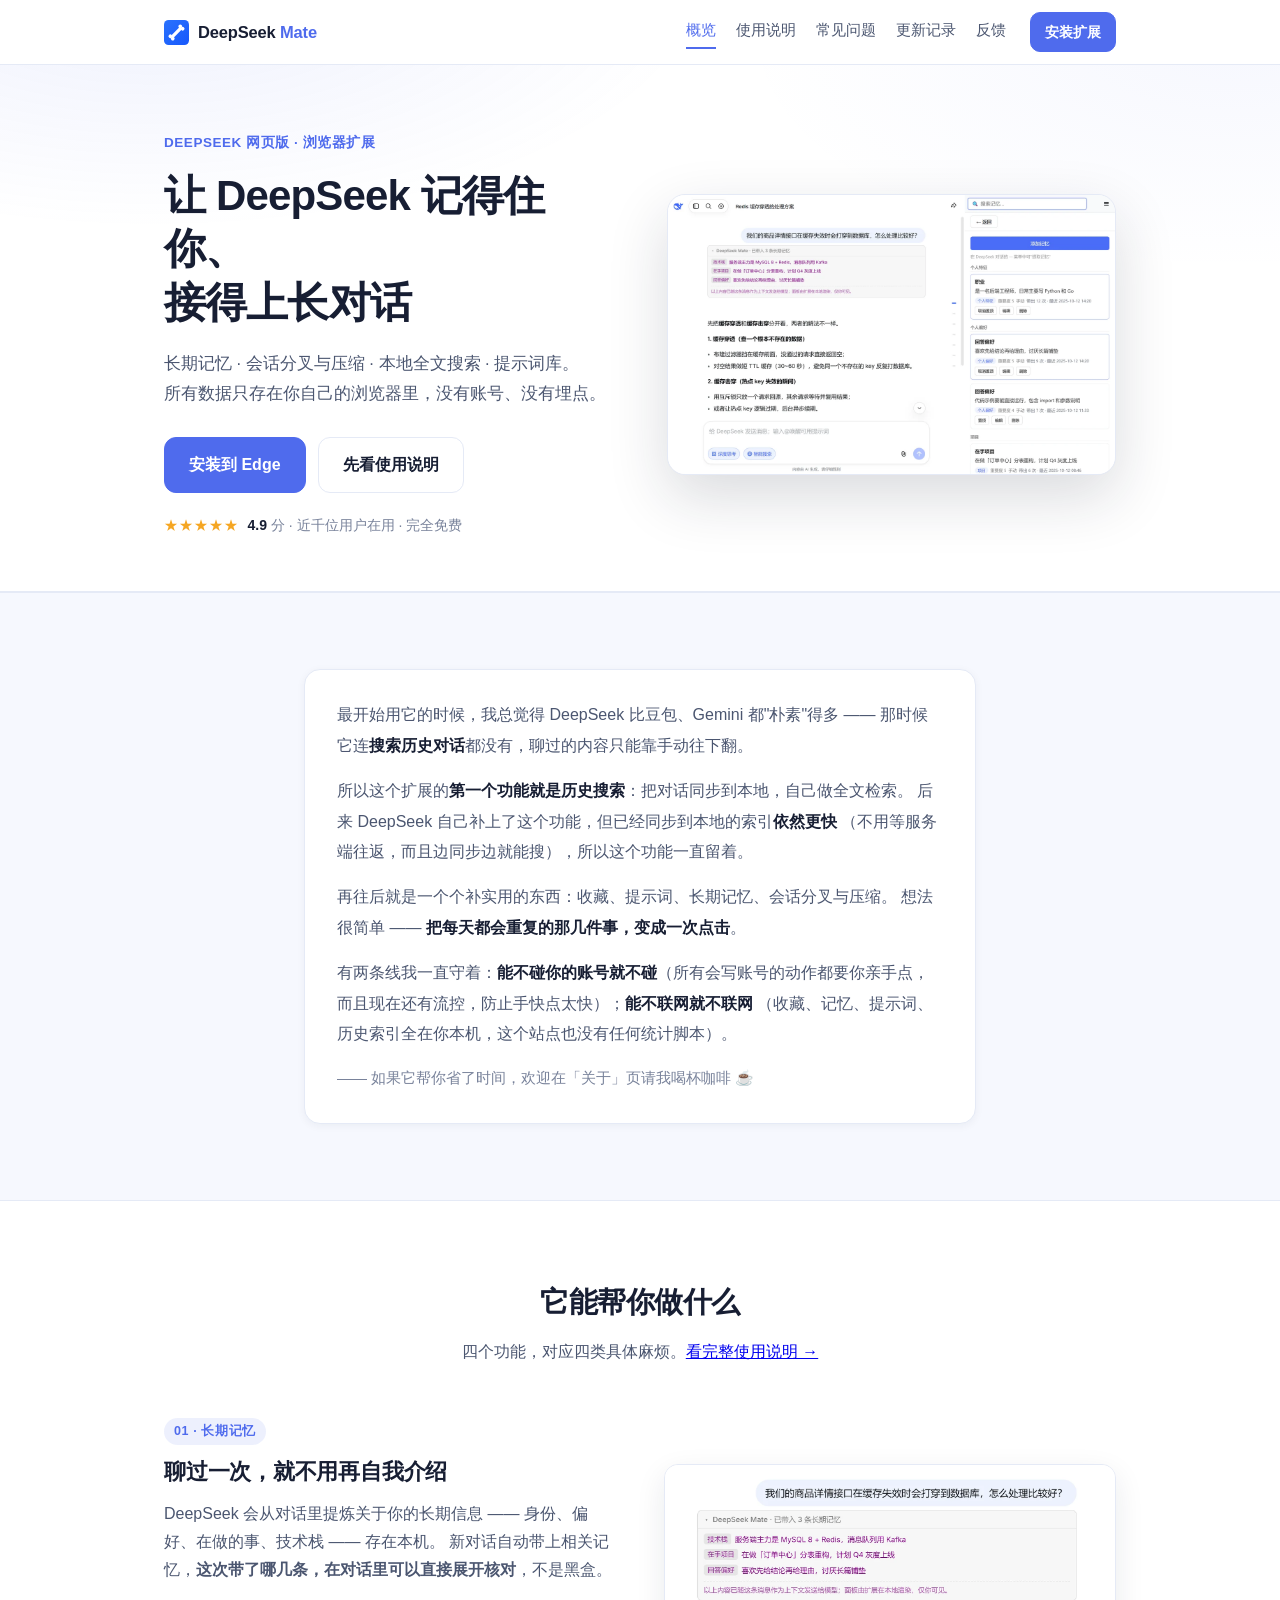
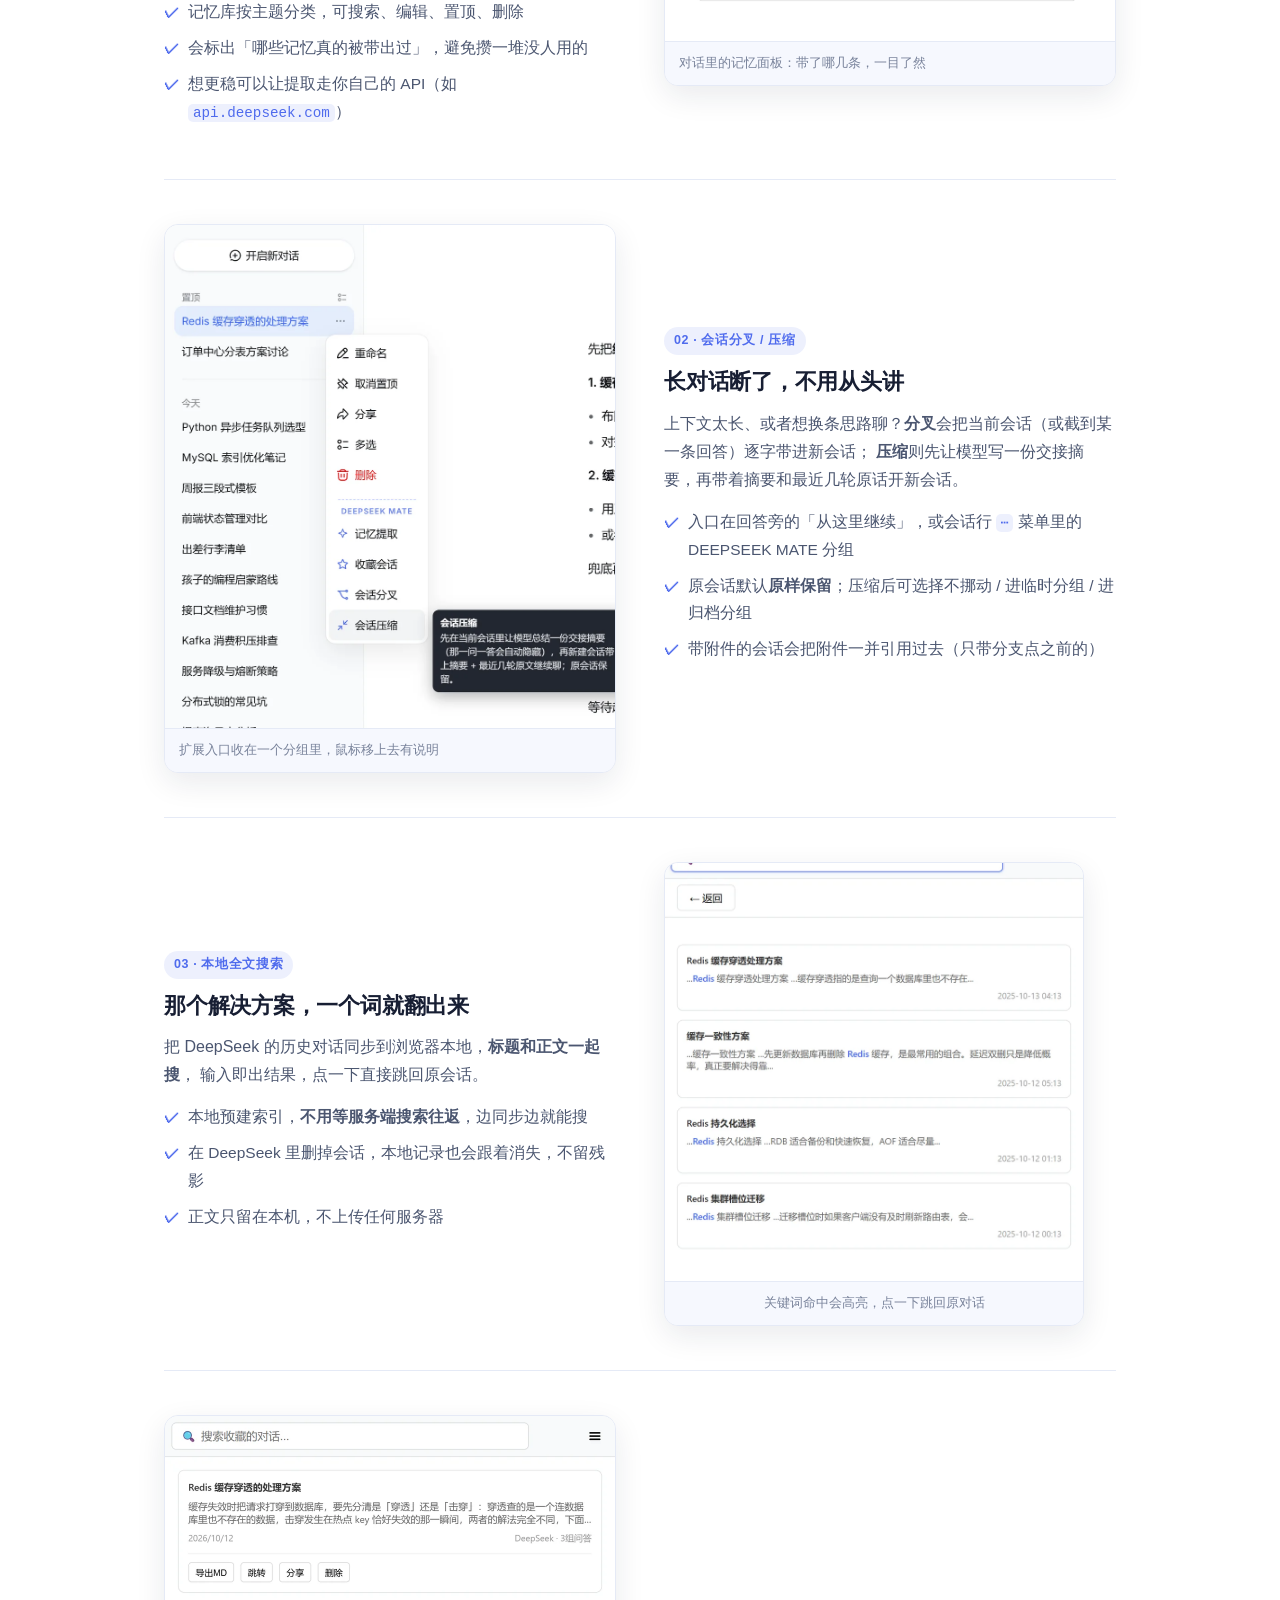
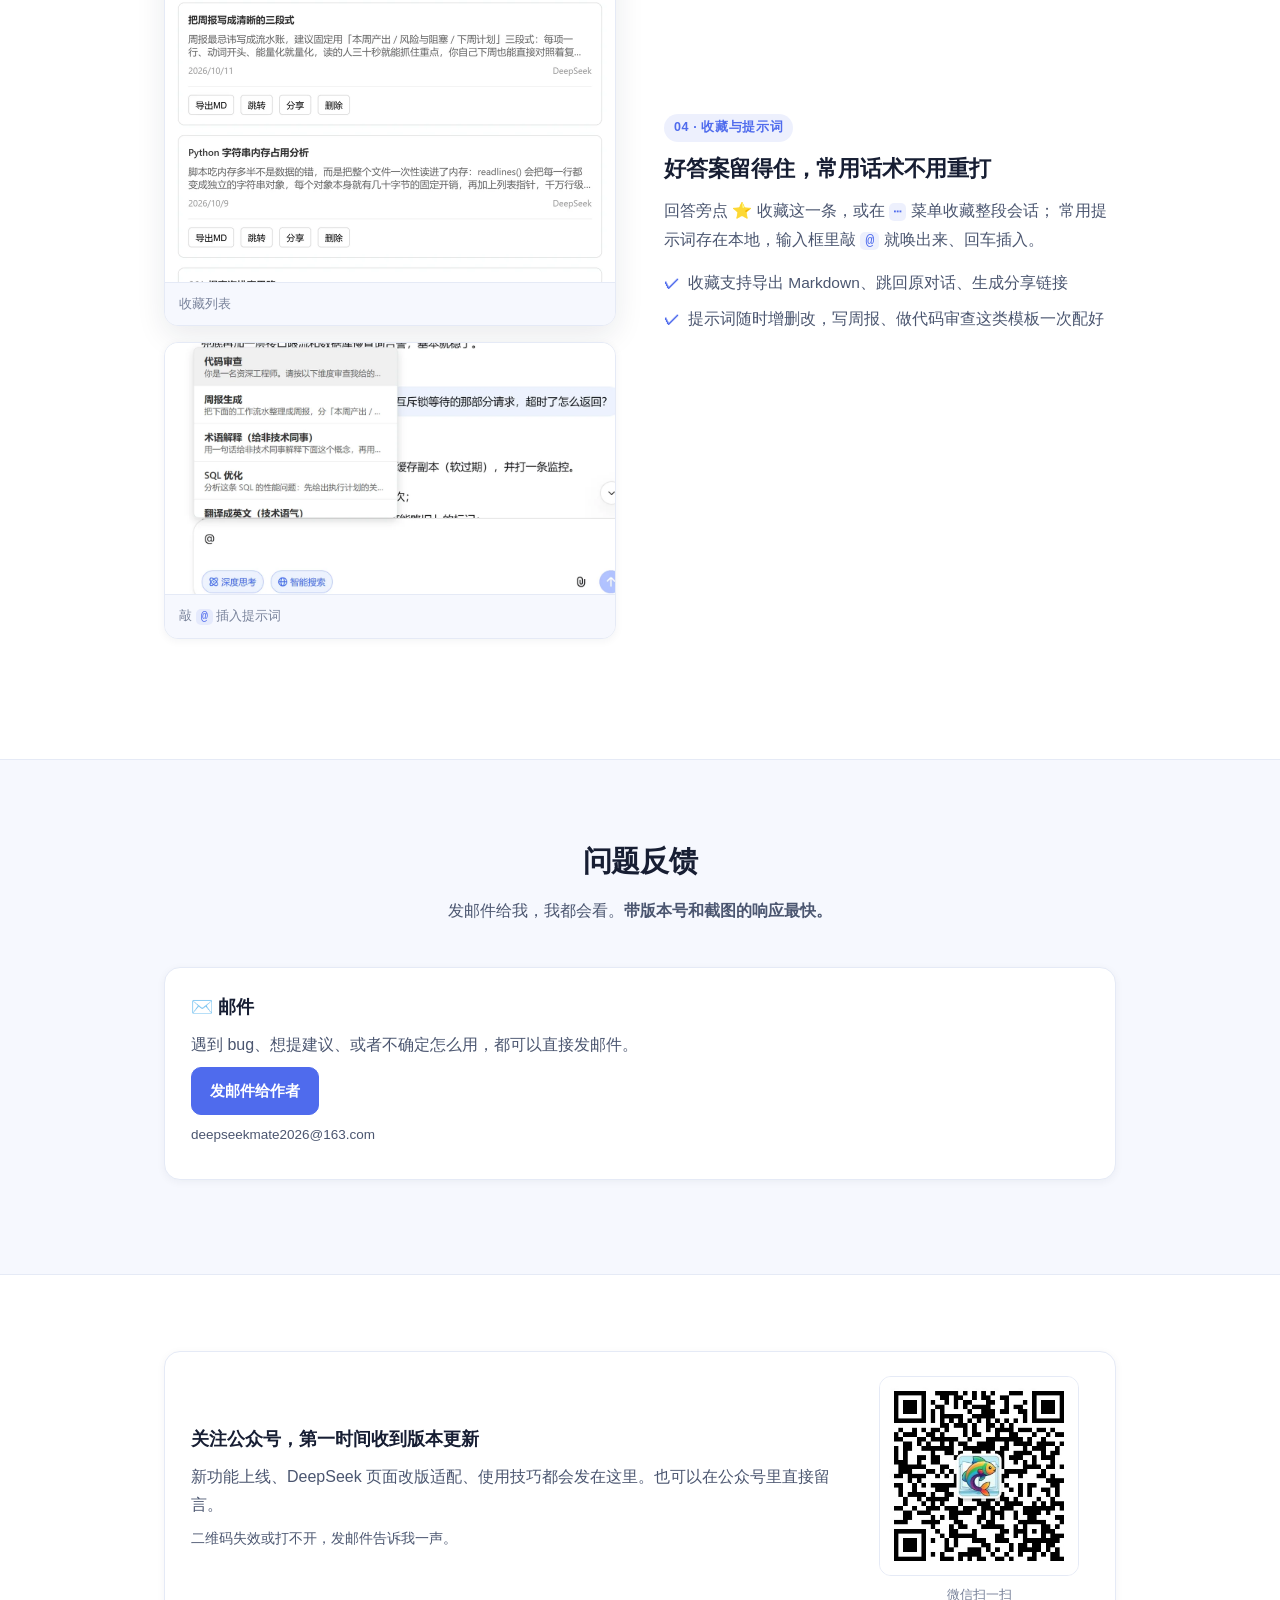
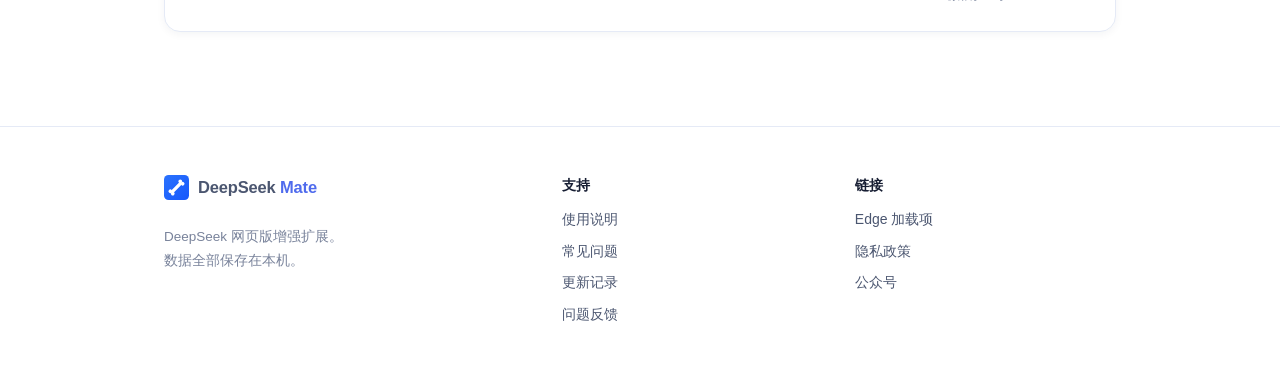
==== index.html @ 33ecd4a7 "简化站点：去掉底部 CTA、反馈清单、开发者抬头 - 去掉「现在装，下一次就不用再自我介绍」CTA 区块（及对应 .cta-band 样式） - 去掉「反馈时顺手带上这四样」清单卡片（及 .tips " ====
<!DOCTYPE html>
<html lang="zh-CN">
<head>
<meta charset="utf-8">
<meta name="viewport" content="width=device-width, initial-scale=1">
<title>DeepSeek Mate — 让 DeepSeek 记得住你、接得上长对话</title>
<meta name="description" content="DeepSeek Mate 是 DeepSeek 网页版的增强扩展：长期记忆、会话分叉与压缩、本地全文搜索、提示词库。数据全部保存在本机。">
<meta property="og:title" content="DeepSeek Mate — DeepSeek 网页版增强扩展">
<meta property="og:description" content="长期记忆 · 会话分叉与压缩 · 本地全文搜索 · 提示词库。数据全部留在本机。">
<meta property="og:image" content="assets/shots/hero.webp">
<link rel="icon" type="image/svg+xml" href="assets/logo.svg">
<link rel="stylesheet" href="style.css">
<!--
  ============================================================
  维护提示
    · 反馈邮箱：deepseekmate2026@163.com（改邮箱时全站一起换）
    · 隐私政策：privacy.html（就放在本站点里）
    · 公众号二维码：assets/wechat-qr.png（同名覆盖即可）
    · 头像：assets/avatar.png（同名覆盖，96×96）
    · 「近千位用户」这类数字：发版时顺手核对
  ============================================================
-->
</head>
<body>

<header class="site-header">
  <div class="wrap header-inner">
    <a class="brand" href="index.html">
      <img class="brand-mark" src="assets/logo.svg" alt="" width="26" height="26" decoding="async">
      <span class="brand-name">DeepSeek <b>Mate</b></span>
    </a>
    <nav class="site-nav">
      <a href="index.html" class="active">概览</a>
      <a href="guide.html">使用说明</a>
      <a href="faq.html">常见问题</a>
      <a href="changelog.html">更新记录</a>
      <a href="#feedback">反馈</a>
    </nav>
    <a class="btn btn--primary btn--sm nav-cta"
       href="https://microsoftedge.microsoft.com/addons/detail/deepseek-mate/obldeakoojcpjagdhpnipjaepcakjmec"
       target="_blank" rel="noopener">安装扩展</a>
  </div>
</header>

<main>

  <!-- ================= Hero ================= -->
  <section class="hero">
    <div class="wrap hero-grid">
      <div class="hero-copy">
        <p class="eyebrow">DeepSeek 网页版 · 浏览器扩展</p>
        <h1>让 DeepSeek 记得住你、<br class="br-desktop">接得上长对话</h1>
        <p class="hero-sub">
          长期记忆 · 会话分叉与压缩 · 本地全文搜索 · 提示词库。<br>
          所有数据只存在你自己的浏览器里，没有账号、没有埋点。
        </p>
        <div class="hero-actions">
          <a class="btn btn--primary btn--lg"
             href="https://microsoftedge.microsoft.com/addons/detail/deepseek-mate/obldeakoojcpjagdhpnipjaepcakjmec"
             target="_blank" rel="noopener">安装到 Edge</a>
          <a class="btn btn--lg" href="guide.html">先看使用说明</a>
        </div>
        <p class="social-proof">
          <span class="stars" aria-hidden="true">★★★★★</span>
          <b>4.9</b> 分 · 近千位用户在用 · 完全免费
        </p>
      </div>
      <div class="hero-shot">
        <img src="assets/shots/hero.webp" width="1280" height="800"
             alt="DeepSeek Mate 的侧边栏与对话内记忆面板" fetchpriority="high">
      </div>
    </div>
  </section>

  <!-- ================= 为什么做（开发者的一封信） ================= -->
  <section id="why" class="section section--alt">
    <div class="wrap narrow">

      <article class="letter">
        <div class="letter-body">
          <p>
            最开始用它的时候，我总觉得 DeepSeek 比豆包、Gemini 都"朴素"得多 ——
            那时候它连<strong>搜索历史对话</strong>都没有，聊过的内容只能靠手动往下翻。
          </p>
          <p>
            所以这个扩展的<strong>第一个功能就是历史搜索</strong>：把对话同步到本地，自己做全文检索。
            后来 DeepSeek 自己补上了这个功能，但已经同步到本地的索引<strong>依然更快</strong>
            （不用等服务端往返，而且边同步边就能搜），所以这个功能一直留着。
          </p>
          <p>
            再往后就是一个个补实用的东西：收藏、提示词、长期记忆、会话分叉与压缩。
            想法很简单 —— <strong>把每天都会重复的那几件事，变成一次点击</strong>。
          </p>
          <p>
            有两条线我一直守着：<strong>能不碰你的账号就不碰</strong>（所有会写账号的动作都要你亲手点，
            而且现在还有流控，防止手快点太快）；<strong>能不联网就不联网</strong>
            （收藏、记忆、提示词、历史索引全在你本机，这个站点也没有任何统计脚本）。
          </p>
          <p class="letter-sign">—— 如果它帮你省了时间，欢迎在「关于」页请我喝杯咖啡 ☕</p>
        </div>
      </article>
    </div>
  </section>

  <!-- ================= 功能 ================= -->
  <section id="features" class="section">
    <div class="wrap">
      <h2 class="section-title center">它能帮你做什么</h2>
      <p class="section-sub center">四个功能，对应四类具体麻烦。<a href="guide.html">看完整使用说明 →</a></p>

      <!-- 1. 记忆 -->
      <div class="feature-row">
        <div class="feature-copy">
          <span class="feature-kicker">01 · 长期记忆</span>
          <h3>聊过一次，就不用再自我介绍</h3>
          <p>
            DeepSeek 会从对话里提炼关于你的长期信息 —— 身份、偏好、在做的事、技术栈 —— 存在本机。
            新对话自动带上相关记忆，<strong>这次带了哪几条，在对话里可以直接展开核对</strong>，不是黑盒。
          </p>
          <ul class="ticks">
            <li>记忆库按主题分类，可搜索、编辑、置顶、删除</li>
            <li>会标出「哪些记忆真的被带出过」，避免攒一堆没人用的</li>
            <li>想更稳可以让提取走你自己的 API（如 <code>api.deepseek.com</code>）</li>
          </ul>
        </div>
        <figure class="shot">
          <img src="assets/shots/memory-panel.webp" width="1400" height="549" loading="lazy"
               alt="对话里显示的「已带入 3 条长期记忆」面板">
          <figcaption>对话里的记忆面板：带了哪几条，一目了然</figcaption>
        </figure>
      </div>

      <!-- 2. 分叉 / 压缩 -->
      <div class="feature-row feature-row--flip">
        <div class="feature-copy">
          <span class="feature-kicker">02 · 会话分叉 / 压缩</span>
          <h3>长对话断了，不用从头讲</h3>
          <p>
            上下文太长、或者想换条思路聊？<strong>分叉</strong>会把当前会话（或截到某一条回答）逐字带进新会话；
            <strong>压缩</strong>则先让模型写一份交接摘要，再带着摘要和最近几轮原话开新会话。
          </p>
          <ul class="ticks">
            <li>入口在回答旁的「从这里继续」，或会话行 <code>⋯</code> 菜单里的 DEEPSEEK MATE 分组</li>
            <li>原会话默认<strong>原样保留</strong>；压缩后可选择不挪动 / 进临时分组 / 进归档分组</li>
            <li>带附件的会话会把附件一并引用过去（只带分支点之前的）</li>
          </ul>
        </div>
        <figure class="shot">
          <img src="assets/shots/menu.webp" width="1000" height="1119" loading="lazy"
               alt="会话行 ⋯ 菜单里的 DEEPSEEK MATE 分组">
          <figcaption>扩展入口收在一个分组里，鼠标移上去有说明</figcaption>
        </figure>
      </div>

      <!-- 3. 本地搜索 -->
      <div class="feature-row">
        <div class="feature-copy">
          <span class="feature-kicker">03 · 本地全文搜索</span>
          <h3>那个解决方案，一个词就翻出来</h3>
          <p>
            把 DeepSeek 的历史对话同步到浏览器本地，<strong>标题和正文一起搜</strong>，
            输入即出结果，点一下直接跳回原会话。
          </p>
          <ul class="ticks">
            <li>本地预建索引，<strong>不用等服务端搜索往返</strong>，边同步边就能搜</li>
            <li>在 DeepSeek 里删掉会话，本地记录也会跟着消失，不留残影</li>
            <li>正文只留在本机，不上传任何服务器</li>
          </ul>
        </div>
        <figure class="shot shot--panel">
          <img src="assets/shots/search.webp" width="900" height="900" loading="lazy"
               alt="侧边栏的历史全文搜索，关键词高亮显示在结果里">
          <figcaption>关键词命中会高亮，点一下跳回原对话</figcaption>
        </figure>
      </div>

      <!-- 4. 收藏 + 提示词 -->
      <div class="feature-row feature-row--flip">
        <div class="feature-copy">
          <span class="feature-kicker">04 · 收藏与提示词</span>
          <h3>好答案留得住，常用话术不用重打</h3>
          <p>
            回答旁点 <strong>⭐</strong> 收藏这一条，或在 <code>⋯</code> 菜单收藏整段会话；
            常用提示词存在本地，输入框里敲 <code>@</code> 就唤出来、回车插入。
          </p>
          <ul class="ticks">
            <li>收藏支持导出 Markdown、跳回原对话、生成分享链接</li>
            <li>提示词随时增删改，写周报、做代码审查这类模板一次配好</li>
          </ul>
        </div>
        <div class="shot-pair">
          <figure class="shot">
            <img src="assets/shots/favorites.webp" width="900" height="932" loading="lazy"
                 alt="侧边栏的收藏列表">
            <figcaption>收藏列表</figcaption>
          </figure>
          <figure class="shot">
            <img src="assets/shots/composer-at.webp" width="1200" height="668" loading="lazy"
                 alt="在输入框敲 @ 唤出提示词浮层">
            <figcaption>敲 <code>@</code> 插入提示词</figcaption>
          </figure>
        </div>
      </div>
    </div>
  </section>

  <!-- ================= 反馈 ================= -->
  <section id="feedback" class="section section--alt">
    <div class="wrap">
      <h2 class="section-title center">问题反馈</h2>
      <p class="section-sub center">发邮件给我，我都会看。<strong>带版本号和截图的响应最快。</strong></p>

      <article class="card">
        <h3>✉️ 邮件</h3>
        <p>遇到 bug、想提建议、或者不确定怎么用，都可以直接发邮件。</p>
        <p><a class="btn btn--primary"
              href="mailto:deepseekmate2026@163.com?subject=%5BDeepSeek%20Mate%5D%20%E9%97%AE%E9%A2%98%E5%8F%8D%E9%A6%88">发邮件给作者</a></p>
        <p class="muted">deepseekmate2026@163.com</p>
      </article>
    </div>
  </section>

  <!-- ================= 公众号 ================= -->
  <section id="wechat" class="section">
    <div class="wrap">
      <div class="card wechat">
        <div>
          <h3>关注公众号，第一时间收到版本更新</h3>
          <p>新功能上线、DeepSeek 页面改版适配、使用技巧都会发在这里。也可以在公众号里直接留言。</p>
          <p class="muted">二维码失效或打不开，发邮件告诉我一声。</p>
        </div>
        <figure class="qr">
          <img src="assets/wechat-qr.png" alt="公众号二维码" width="200" height="200">
          <figcaption>微信扫一扫</figcaption>
        </figure>
      </div>
    </div>
  </section>

</main>

<footer class="site-footer">
  <div class="wrap">
    <div class="footer-cols">
      <div>
        <a class="brand" href="index.html">
          <img class="brand-mark" src="assets/logo.svg" alt="" width="26" height="26" decoding="async">
          <span class="brand-name">DeepSeek <b>Mate</b></span>
        </a>
        <p class="muted">DeepSeek 网页版增强扩展。<br>数据全部保存在本机。</p>
      </div>
      <div>
        <h4>支持</h4>
        <ul>
          <li><a href="guide.html">使用说明</a></li>
          <li><a href="faq.html">常见问题</a></li>
          <li><a href="changelog.html">更新记录</a></li>
          <li><a href="index.html#feedback">问题反馈</a></li>
        </ul>
      </div>
      <div>
        <h4>链接</h4>
        <ul>
          <li><a href="https://microsoftedge.microsoft.com/addons/detail/deepseek-mate/obldeakoojcpjagdhpnipjaepcakjmec" target="_blank" rel="noopener">Edge 加载项</a></li>
          <li><a href="privacy.html">隐私政策</a></li>
          <li><a href="index.html#wechat">公众号</a></li>
        </ul>
      </div>
    </div>

  </div>
</footer>

</body>
</html>
---- style.css ----
/* ==========================================================================
   DeepSeek Mate · 帮助与使用说明页
   · 纯静态：不引外部字体 / CDN / 统计脚本
   · 品牌色与扩展一致：#4F6BED
   ========================================================================== */

:root {
  --brand: #4F6BED;
  --brand-dark: #3A55D9;
  --brand-soft: rgba(79, 107, 237, .10);
  --brand-softer: rgba(79, 107, 237, .05);
  --ink: #171E33;
  --ink-2: #4B5670;
  --ink-3: #79839B;
  --bg: #FFFFFF;
  --bg-2: #F6F8FE;
  --line: #E5EAF6;
  --card: #FFFFFF;
  --shadow-sm: 0 2px 8px rgba(23, 30, 51, .05);
  --shadow: 0 10px 30px rgba(23, 30, 51, .09);
  --shadow-lg: 0 22px 60px rgba(23, 30, 51, .16);
  --radius: 16px;
  --maxw: 1000px;
  --maxw-narrow: 720px;
}

@media (prefers-color-scheme: dark) {
  :root {
    --ink: #E9EDF9;
    --ink-2: #B0BAD2;
    --ink-3: #838FAC;
    --bg: #0F131C;
    --bg-2: #141926;
    --line: #242B3B;
    --card: #171D2A;
    --brand-soft: rgba(108, 138, 255, .16);
    --brand-softer: rgba(108, 138, 255, .08);
    --shadow-sm: 0 2px 8px rgba(0, 0, 0, .3);
    --shadow: 0 10px 30px rgba(0, 0, 0, .35);
    --shadow-lg: 0 22px 60px rgba(0, 0, 0, .5);
  }
}

* { box-sizing: border-box; }
html { scroll-behavior: smooth; scroll-padding-top: 76px; }

body {
  margin: 0;
  background: var(--bg);
  color: var(--ink);
  font: 16px/1.75 -apple-system, BlinkMacSystemFont, "Segoe UI", "PingFang SC",
        "Hiragino Sans GB", "Microsoft YaHei", sans-serif;
  -webkit-font-smoothing: antialiased;
}

img { max-width: 100%; }

.wrap { max-width: var(--maxw); margin: 0 auto; padding: 0 24px; }
.wrap.narrow { max-width: var(--maxw-narrow); }

/* ---------- header ---------- */
.site-header {
  position: sticky; top: 0; z-index: 30;
  background: color-mix(in srgb, var(--bg) 86%, transparent);
  backdrop-filter: saturate(1.3) blur(12px);
  border-bottom: 1px solid var(--line);
}

.header-inner {
  display: flex; align-items: center; gap: 20px;
  height: 64px;
}

.brand {
  display: inline-flex; align-items: center; gap: 9px;
  color: var(--ink); text-decoration: none;
  font-weight: 700; font-size: 16.5px; letter-spacing: -.01em;
  white-space: nowrap;
}

.brand b { color: var(--brand); }

.brand-mark { width: 25px; height: 25px; color: var(--brand); flex: 0 0 auto; }

.site-nav { display: flex; gap: 20px; margin-left: auto; font-size: 14.5px; }

.site-nav a {
  color: var(--ink-2); text-decoration: none; padding: 3px 0;
  border-bottom: 2px solid transparent; transition: color .15s, border-color .15s;
}

.site-nav a:hover { color: var(--brand); border-bottom-color: var(--brand); }

.nav-cta { margin-left: 4px; }

/* ---------- buttons ---------- */
.btn {
  display: inline-flex; align-items: center; justify-content: center; gap: 6px;
  padding: 10px 18px; border-radius: 10px;
  border: 1px solid var(--line); background: var(--card); color: var(--ink);
  text-decoration: none; font-size: 15px; font-weight: 600;
  transition: transform .06s ease, border-color .15s, background .15s, color .15s;
  white-space: nowrap;
}

.btn:hover { border-color: var(--brand); color: var(--brand); }
.btn:active { transform: translateY(1px); }

.btn--primary { background: var(--brand); border-color: var(--brand); color: #fff; }
.btn--primary:hover { background: var(--brand-dark); border-color: var(--brand-dark); color: #fff; }

.btn--sm { padding: 7px 14px; font-size: 14px; }
.btn--lg { padding: 13px 24px; font-size: 16px; border-radius: 12px; }

/* ---------- hero ---------- */
.hero {
  padding: 66px 0 54px;
  background:
    radial-gradient(820px 380px at 12% -18%, var(--brand-soft), transparent 68%),
    radial-gradient(700px 340px at 96% -6%, var(--brand-softer), transparent 70%);
  border-bottom: 1px solid var(--line);
}

.hero-grid {
  display: grid;
  grid-template-columns: minmax(0, 1.02fr) minmax(0, 1fr);
  gap: 46px;
  align-items: center;
}

.eyebrow {
  margin: 0 0 14px;
  font-size: 13.5px; font-weight: 700; letter-spacing: .04em;
  color: var(--brand);
  text-transform: uppercase;
}

.hero h1 {
  margin: 0 0 18px;
  font-size: clamp(28px, 3.6vw, 42px);
  line-height: 1.28;
  letter-spacing: -.02em;
}

.hero-sub {
  margin: 0 0 28px;
  color: var(--ink-2);
  font-size: 16.5px;
  line-height: 1.85;
}

.hero-actions { display: flex; flex-wrap: wrap; gap: 12px; }

.social-proof {
  margin: 20px 0 0;
  font-size: 14px;
  color: var(--ink-3);
}

.social-proof b { color: var(--ink); }

.stars { color: #F5A623; letter-spacing: .08em; margin-right: 4px; }

.hero-shot img {
  display: block; width: 100%; height: auto;
  border-radius: 18px;
  border: 1px solid var(--line);
  box-shadow: var(--shadow-lg);
  background: #fff;
}

/* ---------- sections ---------- */
.section { padding: 76px 0; }
.section--alt { background: var(--bg-2); border-top: 1px solid var(--line); border-bottom: 1px solid var(--line); }

.section-title { margin: 0 0 10px; font-size: clamp(22px, 2.6vw, 29px); letter-spacing: -.015em; }
.section-title.center { text-align: center; }

.section-sub { margin: 0 0 42px; color: var(--ink-2); }
.section-sub.center { text-align: center; }

/* ---------- 开发者的一封信 ---------- */
.letter {
  background: var(--card);
  border: 1px solid var(--line);
  border-radius: var(--radius);
  padding: 30px 32px;
  box-shadow: var(--shadow-sm);
}

.letter-head {
  display: flex; align-items: center; gap: 14px;
  padding-bottom: 18px; margin-bottom: 18px;
  border-bottom: 1px dashed var(--line);
}

.avatar-wrap { position: relative; width: 48px; height: 48px; flex: 0 0 auto; }

.avatar {
  width: 48px; height: 48px; border-radius: 50%;
  object-fit: cover;
  border: 1px solid var(--line);
  background: var(--bg-2);
}

.avatar--fallback {
  display: none; place-items: center;
  background: var(--brand); color: #fff; font-weight: 800; font-size: 20px;
  border: none;
}

.avatar-wrap.no-img .avatar--fallback { display: grid; }

.letter-head strong { display: block; font-size: 15.5px; }
.letter-head .muted { font-size: 13px; }

.letter-body p { margin: 0 0 15px; color: var(--ink-2); font-size: 16px; line-height: 1.9; }
.letter-body p:last-child { margin-bottom: 0; }
.letter-body strong { color: var(--ink); }

.letter-sign { color: var(--ink-3) !important; font-size: 15px !important; }

/* ---------- 功能交替图文 ---------- */
.feature-row {
  display: grid;
  grid-template-columns: minmax(0, 1fr) minmax(0, 1fr);
  gap: 48px;
  align-items: center;
  padding: 44px 0;
  border-top: 1px solid var(--line);
}

.feature-row:first-of-type { border-top: none; padding-top: 8px; }

.feature-row--flip .feature-copy { order: 2; }
.feature-row--flip .shot,
.feature-row--flip .shot-pair { order: 1; }

.feature-kicker {
  display: inline-block;
  font-size: 12.5px; font-weight: 800; letter-spacing: .05em;
  color: var(--brand);
  background: var(--brand-soft);
  padding: 3px 10px; border-radius: 999px;
  margin-bottom: 12px;
}

.feature-copy h3 { margin: 0 0 12px; font-size: 22px; line-height: 1.4; letter-spacing: -.01em; }
.feature-copy p { margin: 0 0 14px; color: var(--ink-2); }

.ticks { margin: 14px 0 0; padding: 0; list-style: none; }
.ticks li { position: relative; padding-left: 24px; margin: 9px 0; color: var(--ink-2); font-size: 15.5px; }
.ticks li::before {
  content: "✓"; position: absolute; left: 0; top: 0;
  color: var(--brand); font-weight: 800;
}

/* ---------- 截图卡片 ---------- */
.shot {
  margin: 0;
  background: var(--card);
  border: 1px solid var(--line);
  border-radius: 14px;
  overflow: hidden;
  box-shadow: var(--shadow);
}

.shot img { display: block; width: 100%; height: auto; }

.shot figcaption {
  padding: 10px 14px;
  font-size: 13px;
  color: var(--ink-3);
  border-top: 1px solid var(--line);
  background: var(--bg-2);
}

/* 侧边栏这种窄截图，限制宽度别被拉得过大 */
.shot--panel { max-width: 420px; }
.shot--panel figcaption { text-align: center; }

.shot-pair { display: grid; gap: 16px; }
.shot-pair .shot:last-child { box-shadow: var(--shadow-sm); }

/* ---------- 使用说明 ---------- */
.steps { list-style: none; margin: 0; padding: 0; counter-reset: step; }

.step {
  display: grid;
  grid-template-columns: 46px minmax(0, 1fr);
  gap: 20px;
  padding: 26px 0;
  border-top: 1px solid var(--line);
}

.step:first-child { border-top: none; }

.step-num {
  width: 40px; height: 40px; border-radius: 50%;
  display: grid; place-items: center;
  background: var(--brand); color: #fff;
  font-weight: 800; font-size: 16px;
  box-shadow: 0 4px 12px rgba(79, 107, 237, .3);
}

.step-body h3 { margin: 2px 0 8px; font-size: 19px; }
.step-body p { margin: 0 0 14px; color: var(--ink-2); }
.step-body .shot { margin: 16px 0 4px; }
.step-body .shot--panel { max-width: 400px; }

.callout {
  background: var(--brand-softer);
  border-left: 3px solid var(--brand);
  border-radius: 0 10px 10px 0;
  padding: 14px 16px;
  font-size: 15px;
  color: var(--ink-2) !important;
}

/* 推荐块（比普通 callout 更醒目一点） */
.callout--rec {
  background: var(--brand-soft);
  border: 1px solid color-mix(in srgb, var(--brand) 26%, var(--line));
  border-left: 3px solid var(--brand);
  border-radius: 0 12px 12px 0;
  margin: 18px 0 14px;
}

.callout--rec > strong {
  display: block;
  margin-bottom: 6px;
  color: var(--ink);
  font-size: 15.5px;
}

.callout--rec p { margin: 6px 0 10px; }

.callout--rec .ticks { margin: 0; }
.callout--rec .ticks li { font-size: 14.5px; margin: 6px 0; }

/* ---------- 通用卡片 ---------- */
.card {
  background: var(--card);
  border: 1px solid var(--line);
  border-radius: var(--radius);
  padding: 24px 26px;
  margin-bottom: 18px;
  box-shadow: var(--shadow-sm);
}

.card h3 { margin: 0 0 8px; font-size: 18px; }
.card p { margin: 8px 0; color: var(--ink-2); }

.grid-2 { display: grid; grid-template-columns: repeat(2, minmax(0, 1fr)); gap: 18px; }

/* ---------- FAQ ---------- */
.faq details {
  background: var(--card);
  border: 1px solid var(--line);
  border-radius: 12px;
  margin-bottom: 10px;
  overflow: hidden;
  box-shadow: var(--shadow-sm);
}

.faq details[open] { border-color: color-mix(in srgb, var(--brand) 36%, var(--line)); }

.faq summary {
  cursor: pointer;
  padding: 16px 46px 16px 18px;
  font-weight: 600;
  font-size: 15.5px;
  list-style: none;
  position: relative;
}

.faq summary::-webkit-details-marker { display: none; }

.faq summary::after {
  content: "＋";
  position: absolute; right: 18px; top: 50%; transform: translateY(-50%);
  color: var(--brand); font-weight: 700;
}

.faq details[open] summary::after { content: "－"; }

.faq details > p {
  margin: 0; padding: 0 18px 18px;
  color: var(--ink-2); font-size: 15px;
}

/* ---------- 更新记录 ---------- */
.changelog header { display: flex; align-items: center; gap: 10px; margin-bottom: 4px; }
.changelog header h3 { margin: 0; }
.changelog ul { margin: 10px 0 0; padding-left: 20px; color: var(--ink-2); }
.changelog li { margin: 7px 0; }

.pill {
  font-size: 12px; font-weight: 800;
  padding: 2px 9px; border-radius: 999px;
  background: var(--brand-soft); color: var(--brand);
}

.pill--dev { background: rgba(238, 156, 36, .16); color: #C47A17; }
.pill--muted { background: rgba(127, 135, 155, .14); color: var(--ink-3); }

/* ---------- 公众号 ---------- */
.wechat {
  display: grid;
  grid-template-columns: minmax(0, 1fr) 220px;
  gap: 28px;
  align-items: center;
}

.qr { margin: 0; text-align: center; }
.qr img {
  display: block; margin: 0 auto 8px;
  border-radius: 12px; border: 1px solid var(--line); background: #fff;
}
.qr figcaption { font-size: 13px; color: var(--ink-3); }

/* ---------- footer ---------- */
.site-footer {
  padding: 46px 0 40px;
  border-top: 1px solid var(--line);
  font-size: 14px;
}

.footer-cols {
  display: grid;
  grid-template-columns: 1.4fr 1fr 1fr;
  gap: 32px;
}

.footer-cols h4 { margin: 0 0 10px; font-size: 14px; }
.footer-cols ul { list-style: none; margin: 0; padding: 0; }
.footer-cols li { margin: 7px 0; }
.footer-cols a { color: var(--ink-2); text-decoration: none; }
.footer-cols a:hover { color: var(--brand); }
.footer-cols .brand { margin-bottom: 10px; }

.footer-note { margin: 26px 0 0; padding-top: 18px; border-top: 1px solid var(--line); }

.muted { color: var(--ink-3); font-size: 13.5px; }

code {
  font-family: ui-monospace, SFMono-Regular, Menlo, Consolas, monospace;
  font-size: .92em;
  background: var(--brand-soft);
  color: var(--brand);
  padding: 1px 5px;
  border-radius: 5px;
}

.badge {
  display: inline-block;
  font-size: 11px; font-weight: 800; color: #fff;
  background: var(--brand); border-radius: 4px;
  padding: 0 5px; vertical-align: 1px;
}

/* ---------- 子页面：页头 / 目录 / 上下篇 ---------- */
.site-nav a.active { color: var(--brand); border-bottom-color: var(--brand); }

.page-header {
  padding: 50px 0 34px;
  background:
    radial-gradient(760px 300px at 8% -50%, var(--brand-soft), transparent 70%),
    var(--bg-2);
  border-bottom: 1px solid var(--line);
}

.page-header h1 {
  margin: 0 0 10px;
  font-size: clamp(24px, 3vw, 34px);
  letter-spacing: -.02em;
}

.page-header p { margin: 0; color: var(--ink-2); }

.toc {
  display: flex; flex-wrap: wrap; gap: 10px;
  margin: 22px 0 0; padding: 0; list-style: none;
}

.toc a {
  display: inline-block;
  padding: 7px 13px; border-radius: 999px;
  background: var(--card); border: 1px solid var(--line);
  color: var(--ink-2); font-size: 13.5px; font-weight: 600;
  text-decoration: none; transition: border-color .15s, color .15s;
}

.toc a:hover { border-color: var(--brand); color: var(--brand); }

.pager {
  display: grid; grid-template-columns: 1fr 1fr; gap: 16px;
  margin-top: 42px;
}

.pager a {
  display: block; padding: 15px 18px;
  border: 1px solid var(--line); border-radius: 12px;
  background: var(--card); color: var(--ink);
  text-decoration: none; font-weight: 600;
  box-shadow: var(--shadow-sm);
  transition: border-color .15s, color .15s;
}

.pager a:hover { border-color: var(--brand); color: var(--brand); }

.pager .label {
  display: block; margin-bottom: 4px;
  font-size: 12.5px; font-weight: 500; color: var(--ink-3);
}

.pager a.next { text-align: right; }

/* ---------- responsive ---------- */
@media (max-width: 960px) {
  .hero-grid { grid-template-columns: 1fr; gap: 32px; }
  .hero { padding: 46px 0 40px; }
  .hero-shot img { border-radius: 14px; }
  .br-desktop { display: none; }
}

@media (max-width: 820px) {
  .feature-row { grid-template-columns: 1fr; gap: 24px; padding: 34px 0; }
  .feature-row--flip .feature-copy { order: 1; }
  .feature-row--flip .shot,
  .feature-row--flip .shot-pair { order: 2; }
  .shot--panel { max-width: 100%; }
  .grid-2 { grid-template-columns: 1fr; }
  .wechat { grid-template-columns: 1fr; }
  .footer-cols { grid-template-columns: 1fr 1fr; }
  .site-nav { display: none; }
  .section { padding: 54px 0; }
  .letter { padding: 24px 20px; }
  .step { grid-template-columns: 34px minmax(0, 1fr); gap: 14px; }
  .step-num { width: 32px; height: 32px; font-size: 14px; }
  .pager { grid-template-columns: 1fr; }
  .pager a.next { text-align: left; }
}

@media (max-width: 520px) {
  .footer-cols { grid-template-columns: 1fr; }
  .wrap { padding: 0 18px; }
  .btn--lg { width: 100%; }
  .hero-actions { flex-direction: column; }
}
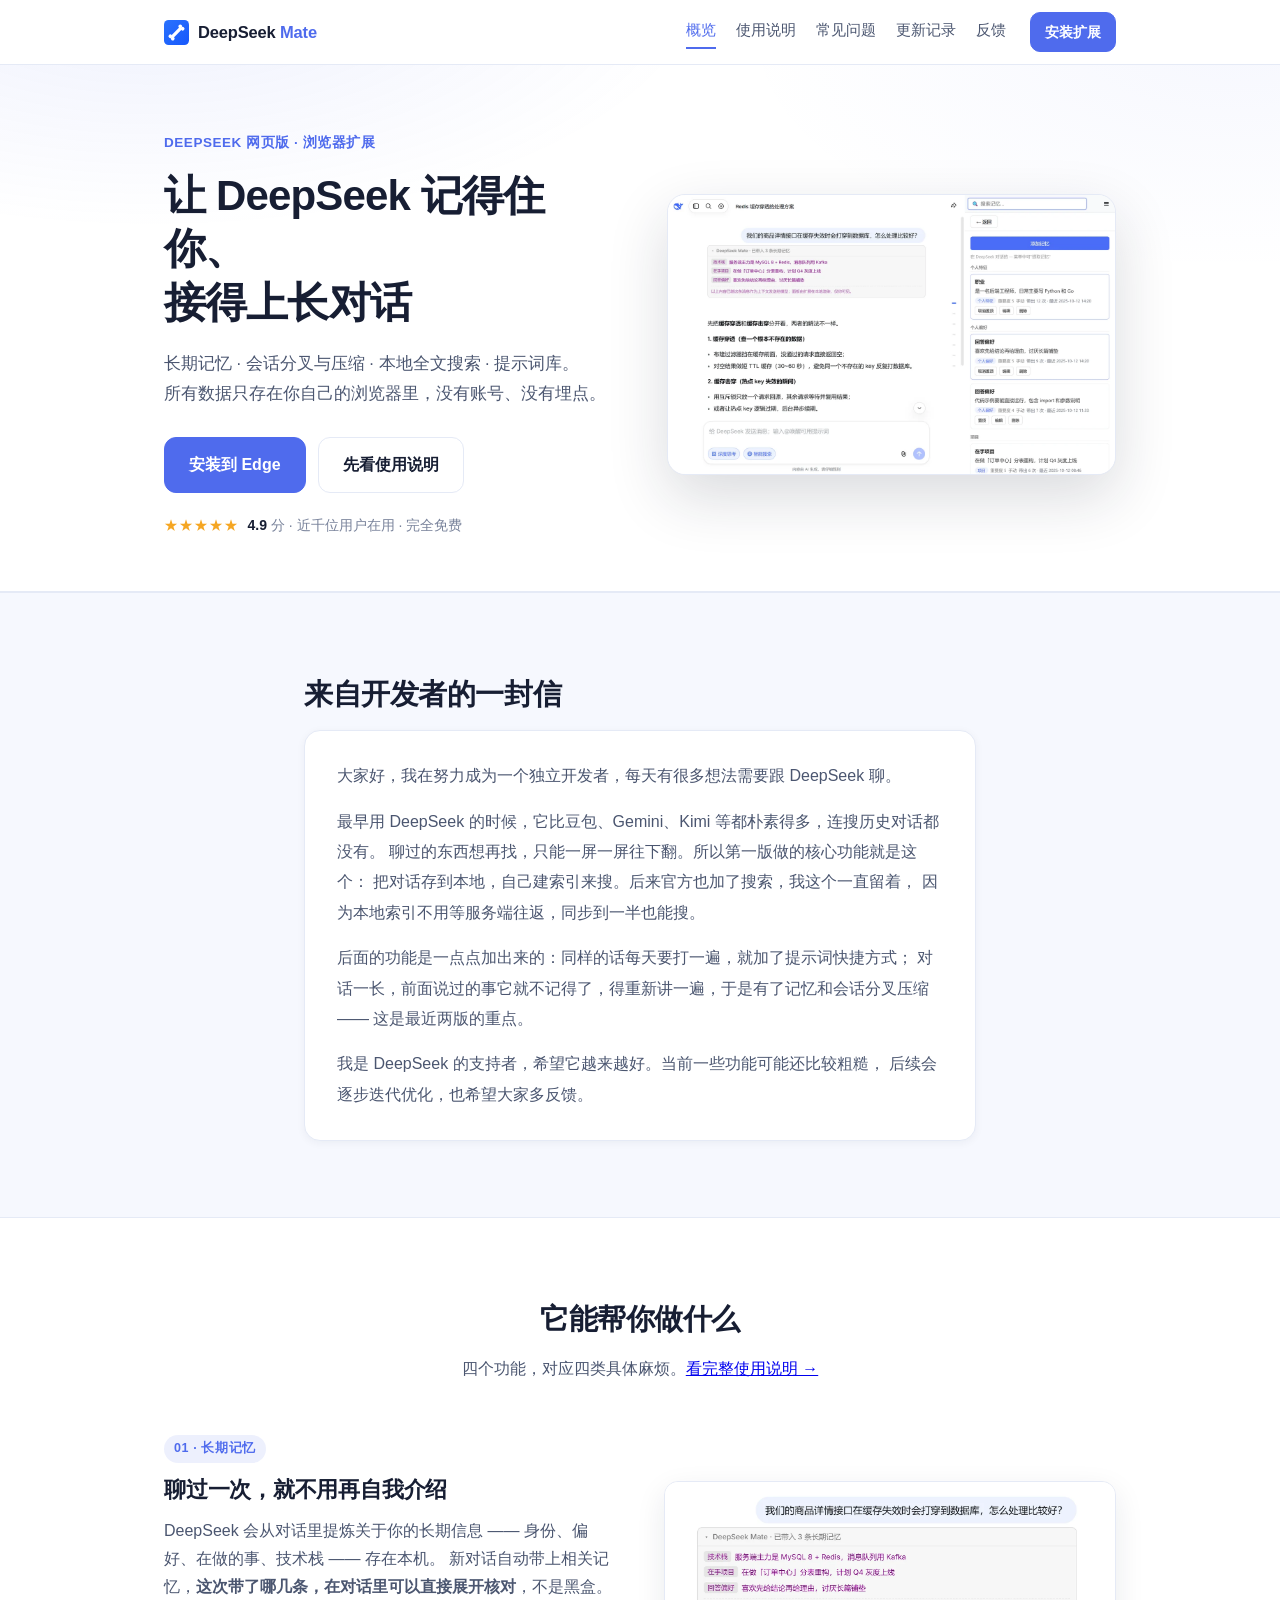
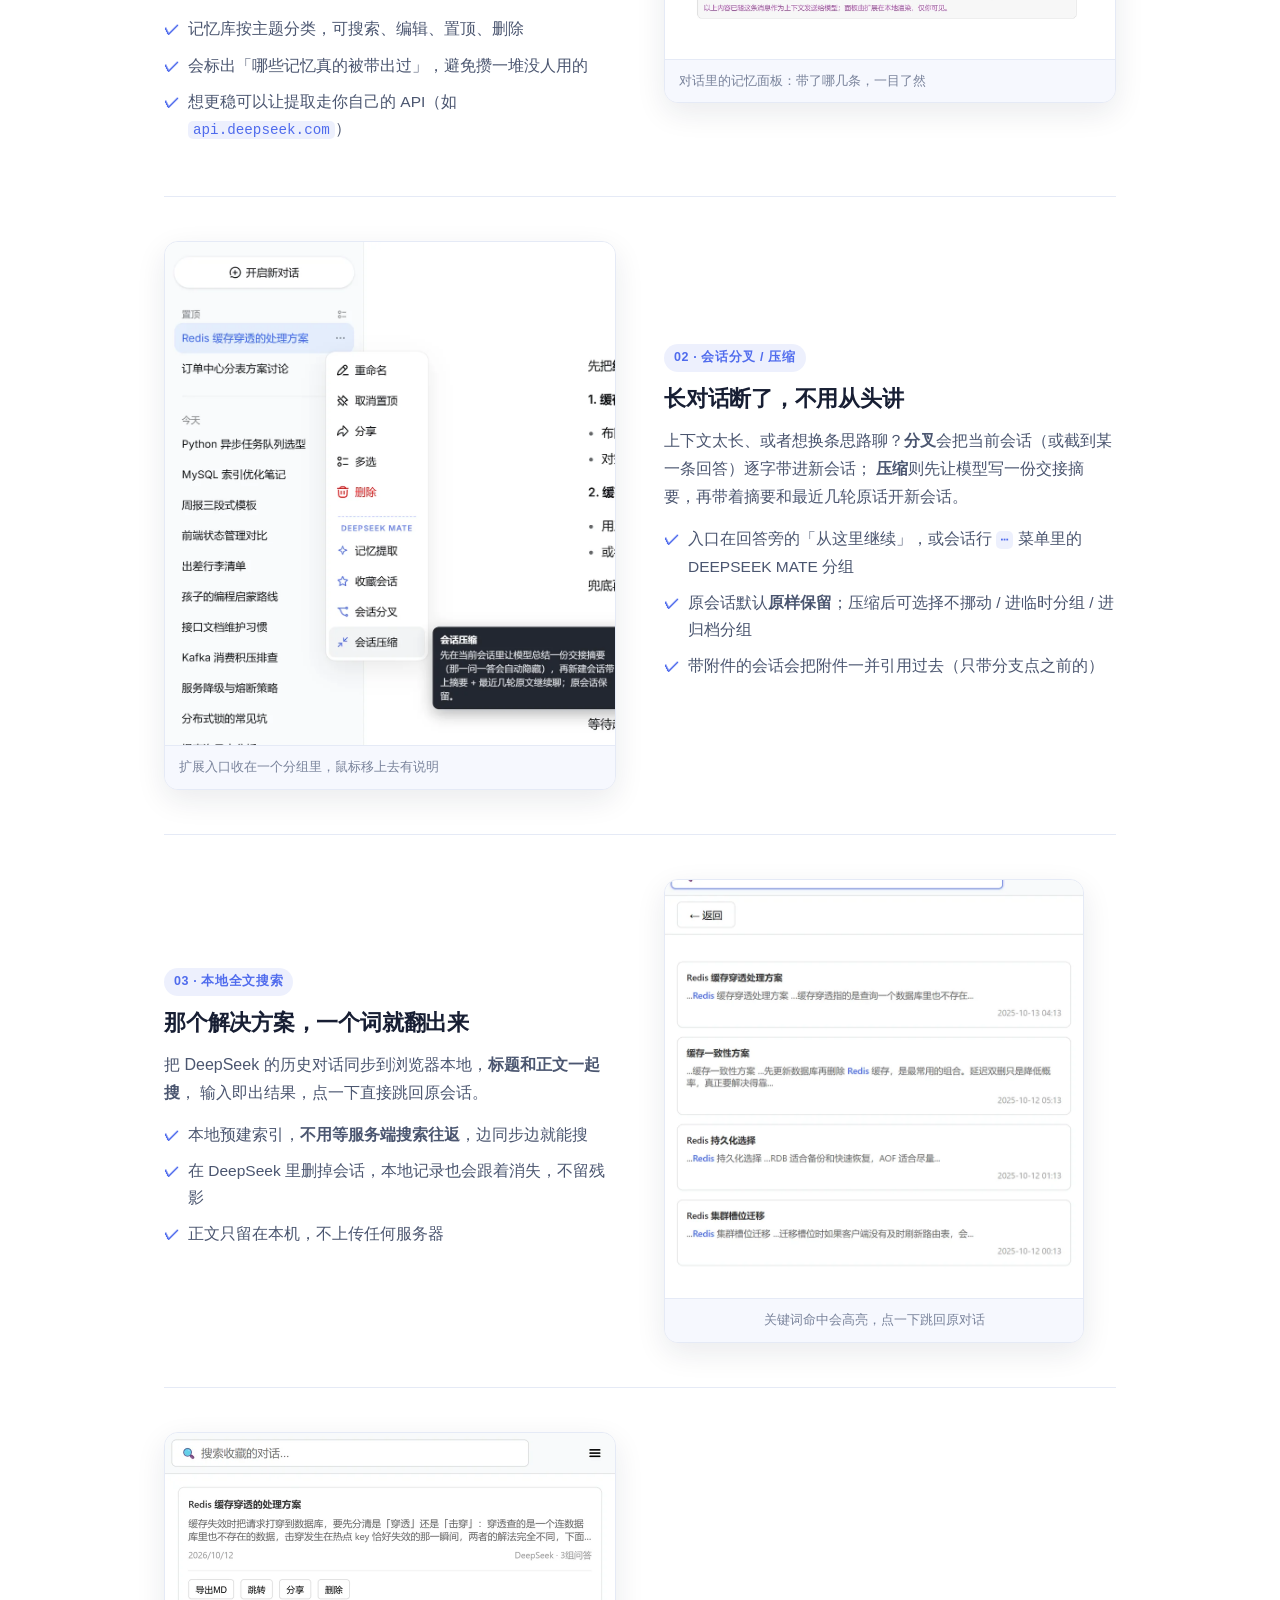
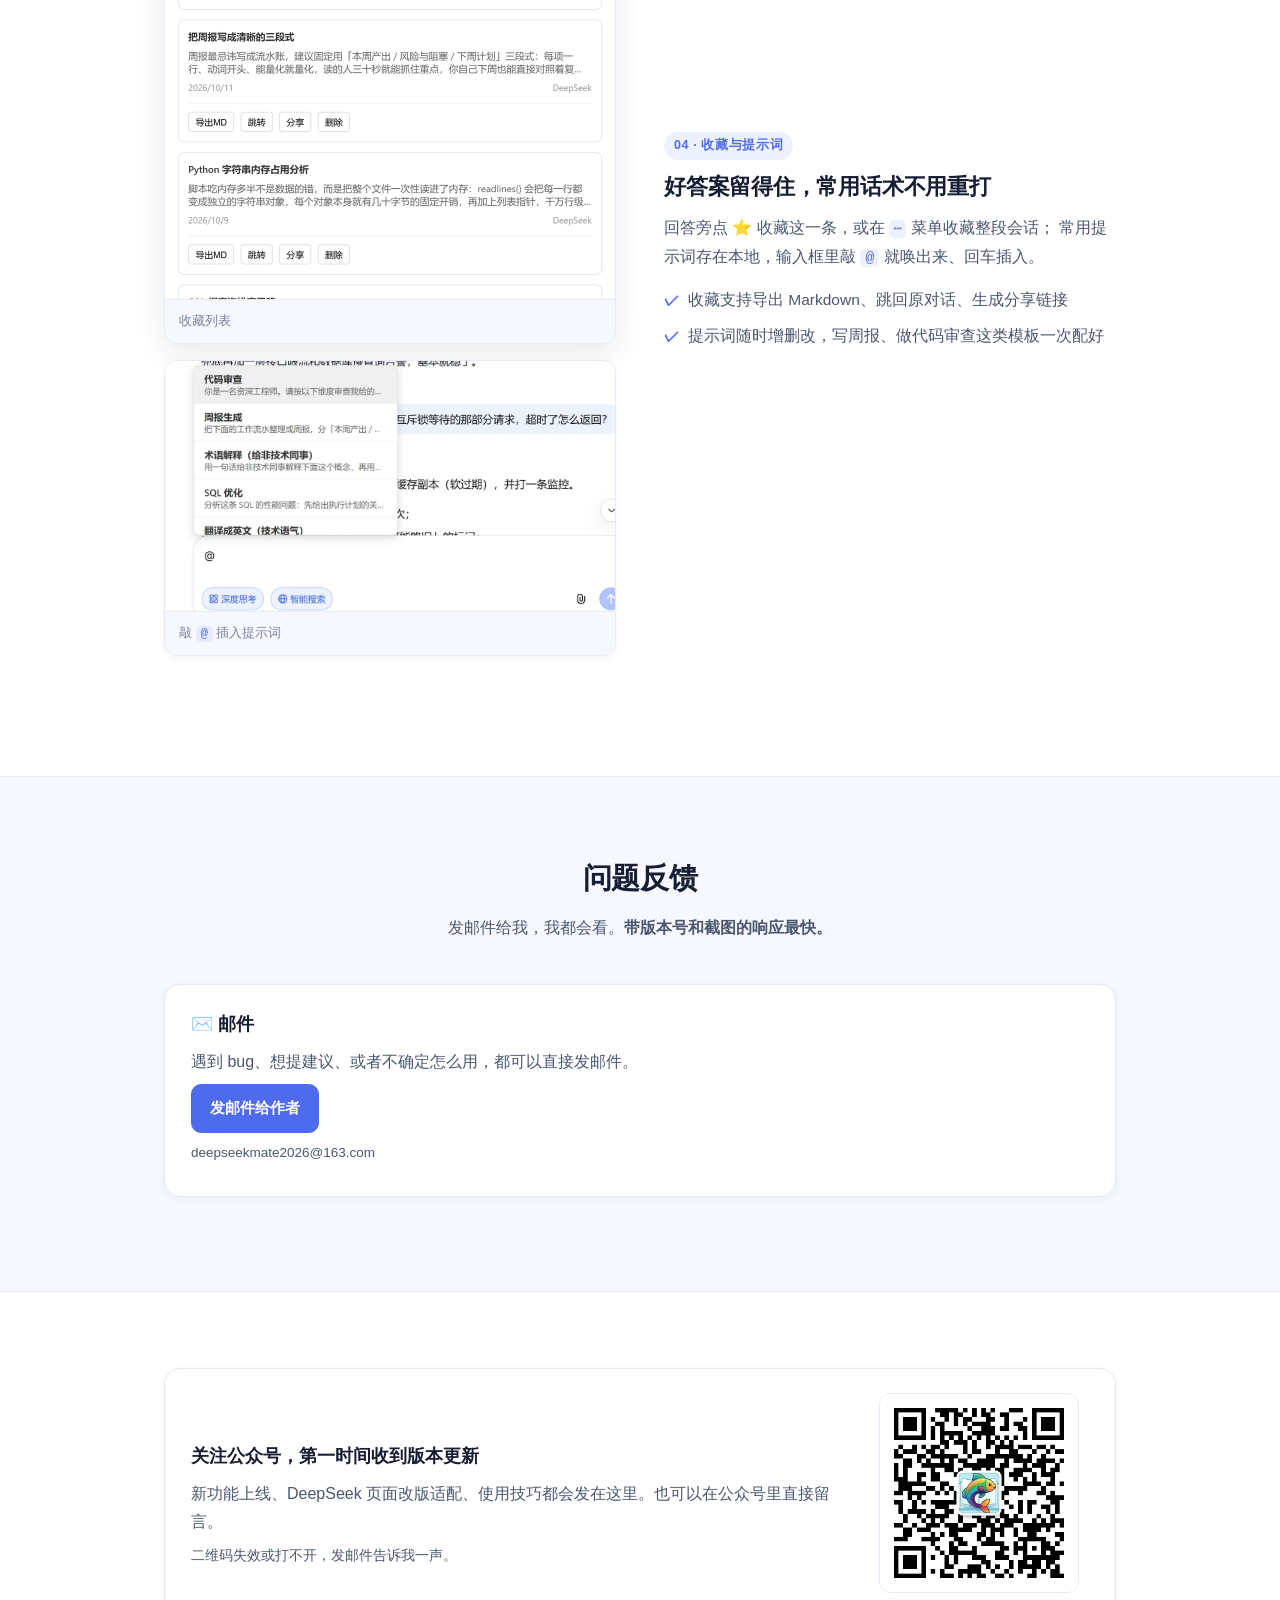
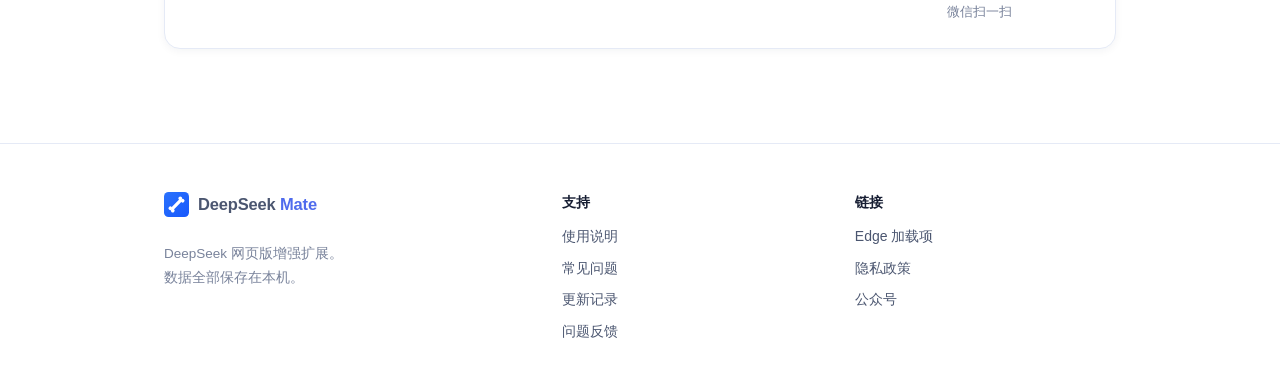
==== commit 77f822dd: "站点：按用户底稿重写「来自开发者的一封信」 依据用户草稿润色，保留第一人称口语： - 修错字/表达：很对→很多、一些列→一点点加出来的、与deepseek→跟 DeepSeek、kimi→Kimi、顿" ====
--- a/index.html
+++ b/index.html
@@ -72,31 +72,29 @@
     </div>
   </section>
 
-  <!-- ================= 为什么做（开发者的一封信） ================= -->
+  <!-- ================= 来自开发者的一封信 ================= -->
   <section id="why" class="section section--alt">
     <div class="wrap narrow">
+      <h2 class="section-title">来自开发者的一封信</h2>
 
       <article class="letter">
         <div class="letter-body">
-          <p>
-            最开始用它的时候，我总觉得 DeepSeek 比豆包、Gemini 都"朴素"得多 ——
-            那时候它连<strong>搜索历史对话</strong>都没有，聊过的内容只能靠手动往下翻。
-          </p>
-          <p>
-            所以这个扩展的<strong>第一个功能就是历史搜索</strong>：把对话同步到本地，自己做全文检索。
-            后来 DeepSeek 自己补上了这个功能，但已经同步到本地的索引<strong>依然更快</strong>
-            （不用等服务端往返，而且边同步边就能搜），所以这个功能一直留着。
-          </p>
-          <p>
-            再往后就是一个个补实用的东西：收藏、提示词、长期记忆、会话分叉与压缩。
-            想法很简单 —— <strong>把每天都会重复的那几件事，变成一次点击</strong>。
-          </p>
-          <p>
-            有两条线我一直守着：<strong>能不碰你的账号就不碰</strong>（所有会写账号的动作都要你亲手点，
-            而且现在还有流控，防止手快点太快）；<strong>能不联网就不联网</strong>
-            （收藏、记忆、提示词、历史索引全在你本机，这个站点也没有任何统计脚本）。
-          </p>
-          <p class="letter-sign">—— 如果它帮你省了时间，欢迎在「关于」页请我喝杯咖啡 ☕</p>
+          <p>大家好，我在努力成为一个独立开发者，每天有很多想法需要跟 DeepSeek 聊。</p>
+          <p>
+            最早用 DeepSeek 的时候，它比豆包、Gemini、Kimi 等都朴素得多，连搜历史对话都没有。
+            聊过的东西想再找，只能一屏一屏往下翻。所以第一版做的核心功能就是这个：
+            把对话存到本地，自己建索引来搜。后来官方也加了搜索，我这个一直留着，
+            因为本地索引不用等服务端往返，同步到一半也能搜。
+          </p>
+          <p>
+            后面的功能是一点点加出来的：同样的话每天要打一遍，就加了提示词快捷方式；
+            对话一长，前面说过的事它就不记得了，得重新讲一遍，于是有了记忆和会话分叉压缩
+            —— 这是最近两版的重点。
+          </p>
+          <p>
+            我是 DeepSeek 的支持者，希望它越来越好。当前一些功能可能还比较粗糙，
+            后续会逐步迭代优化，也希望大家多反馈。
+          </p>
         </div>
       </article>
     </div>
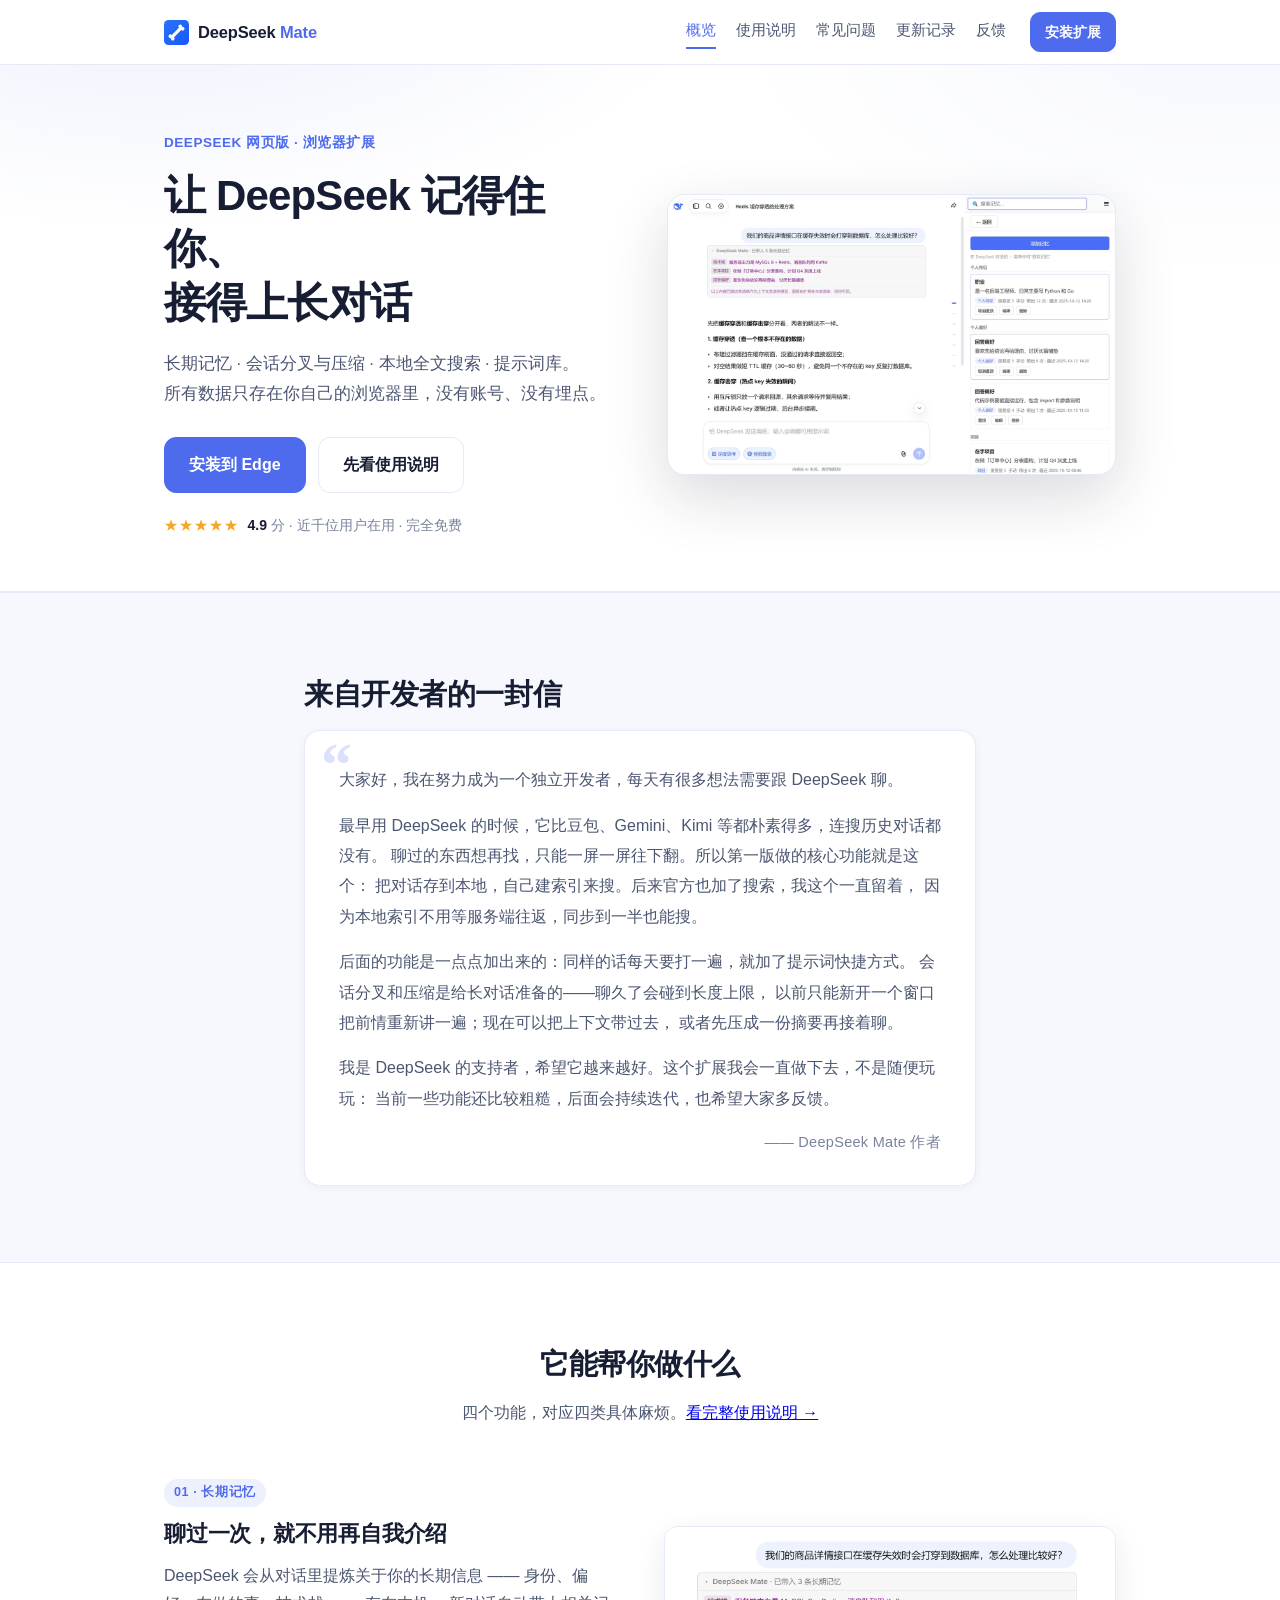
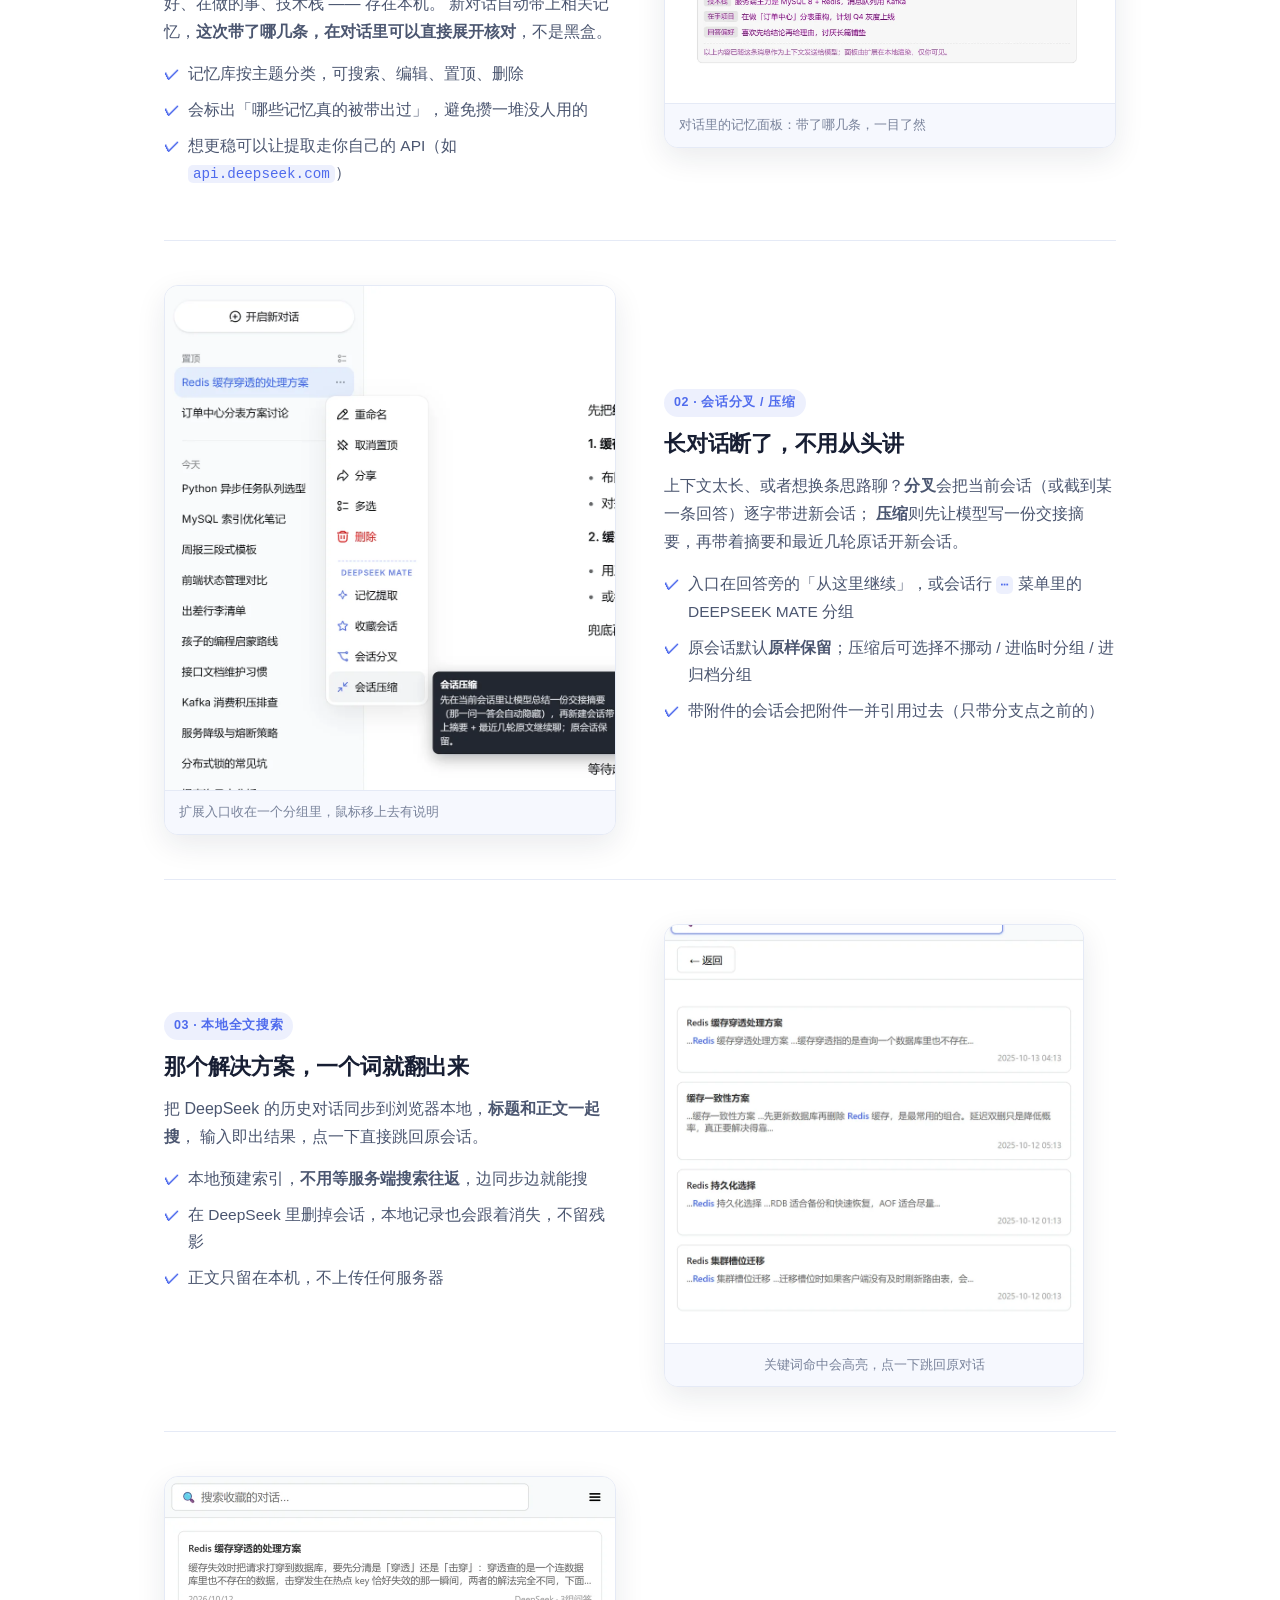
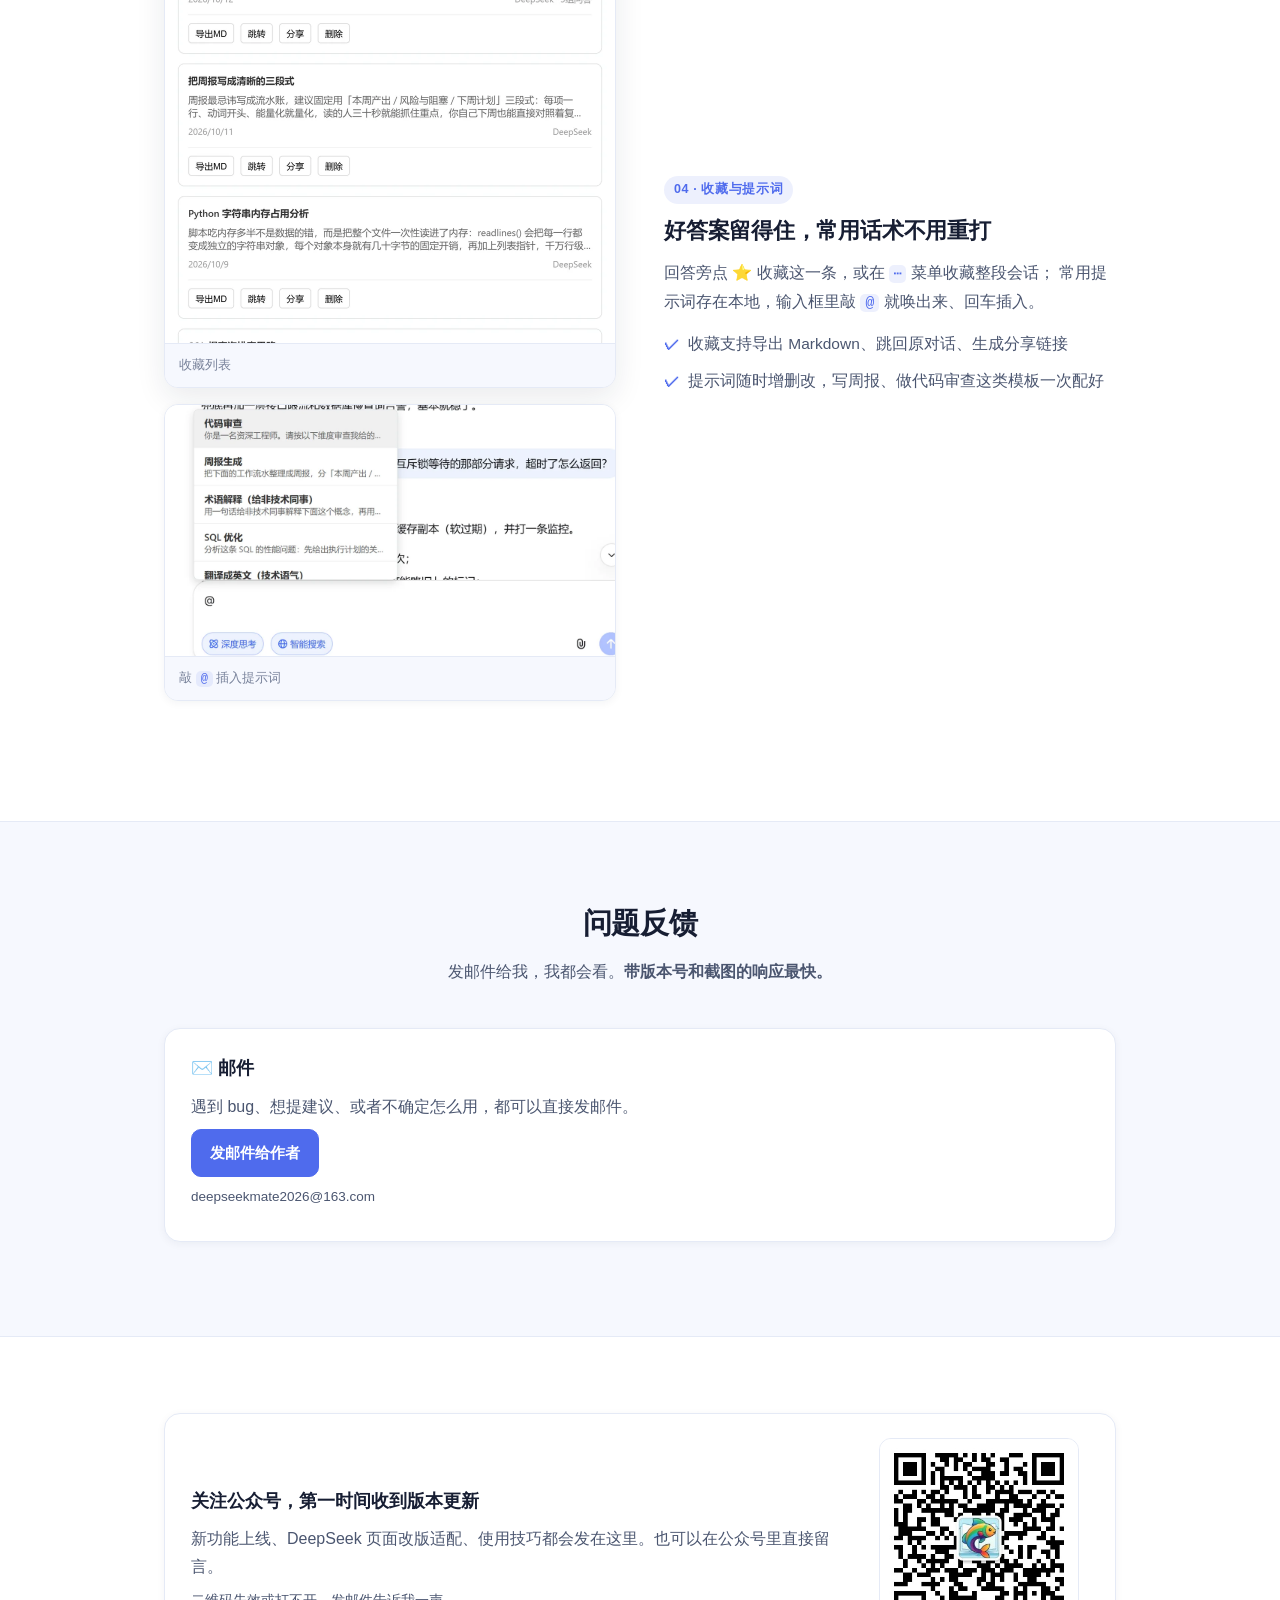
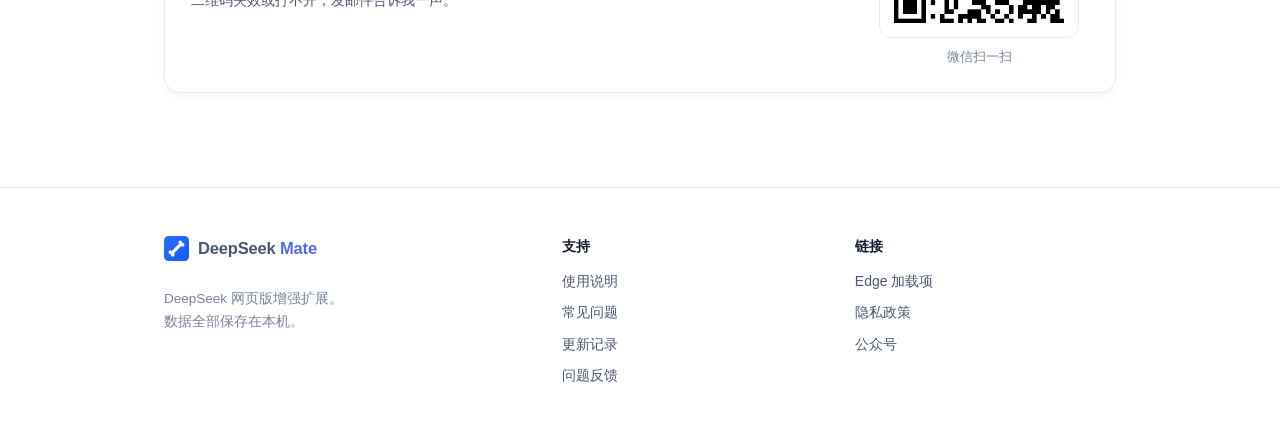
==== commit cb915e12: "站点：开发者信补长对话说明、署名与引号装饰 - 会话分叉/压缩改为「给长对话准备的」：聊久了会碰到长度上限，以前只能新开窗口重讲，现在可带上下文或先摘要 - 补署名「—— DeepSeek Mate " ====
--- a/index.html
+++ b/index.html
@@ -87,14 +87,16 @@
             因为本地索引不用等服务端往返，同步到一半也能搜。
           </p>
           <p>
-            后面的功能是一点点加出来的：同样的话每天要打一遍，就加了提示词快捷方式；
-            对话一长，前面说过的事它就不记得了，得重新讲一遍，于是有了记忆和会话分叉压缩
-            —— 这是最近两版的重点。
-          </p>
-          <p>
-            我是 DeepSeek 的支持者，希望它越来越好。当前一些功能可能还比较粗糙，
-            后续会逐步迭代优化，也希望大家多反馈。
-          </p>
+            后面的功能是一点点加出来的：同样的话每天要打一遍，就加了提示词快捷方式。
+            会话分叉和压缩是给长对话准备的——聊久了会碰到长度上限，
+            以前只能新开一个窗口把前情重新讲一遍；现在可以把上下文带过去，
+            或者先压成一份摘要再接着聊。
+          </p>
+          <p>
+            我是 DeepSeek 的支持者，希望它越来越好。这个扩展我会一直做下去，不是随便玩玩：
+            当前一些功能还比较粗糙，后面会持续迭代，也希望大家多反馈。
+          </p>
+          <p class="letter-sign">—— DeepSeek Mate 作者</p>
         </div>
       </article>
     </div>
--- a/style.css
+++ b/style.css
@@ -184,9 +184,24 @@
   background: var(--card);
   border: 1px solid var(--line);
   border-radius: var(--radius);
-  padding: 30px 32px;
+  padding: 34px 34px 28px;
   box-shadow: var(--shadow-sm);
-}
+  position: relative;
+}
+
+/* 一个大的引号做装饰：让"信"看起来像信，而不是一段正文 */
+.letter::before {
+  content: "\201C";
+  position: absolute;
+  top: 2px;
+  left: 16px;
+  font: 700 62px/1 Georgia, "Times New Roman", serif;
+  color: color-mix(in srgb, var(--brand) 20%, transparent);
+  pointer-events: none;
+  user-select: none;
+}
+
+.letter-body { position: relative; }
 
 .letter-head {
   display: flex; align-items: center; gap: 14px;
@@ -218,7 +233,13 @@
 .letter-body p:last-child { margin-bottom: 0; }
 .letter-body strong { color: var(--ink); }
 
-.letter-sign { color: var(--ink-3) !important; font-size: 15px !important; }
+.letter-sign {
+  color: var(--ink-3) !important;
+  font-size: 14.5px !important;
+  text-align: right;
+  margin-top: 4px !important;
+  letter-spacing: .02em;
+}
 
 /* ---------- 功能交替图文 ---------- */
 .feature-row {
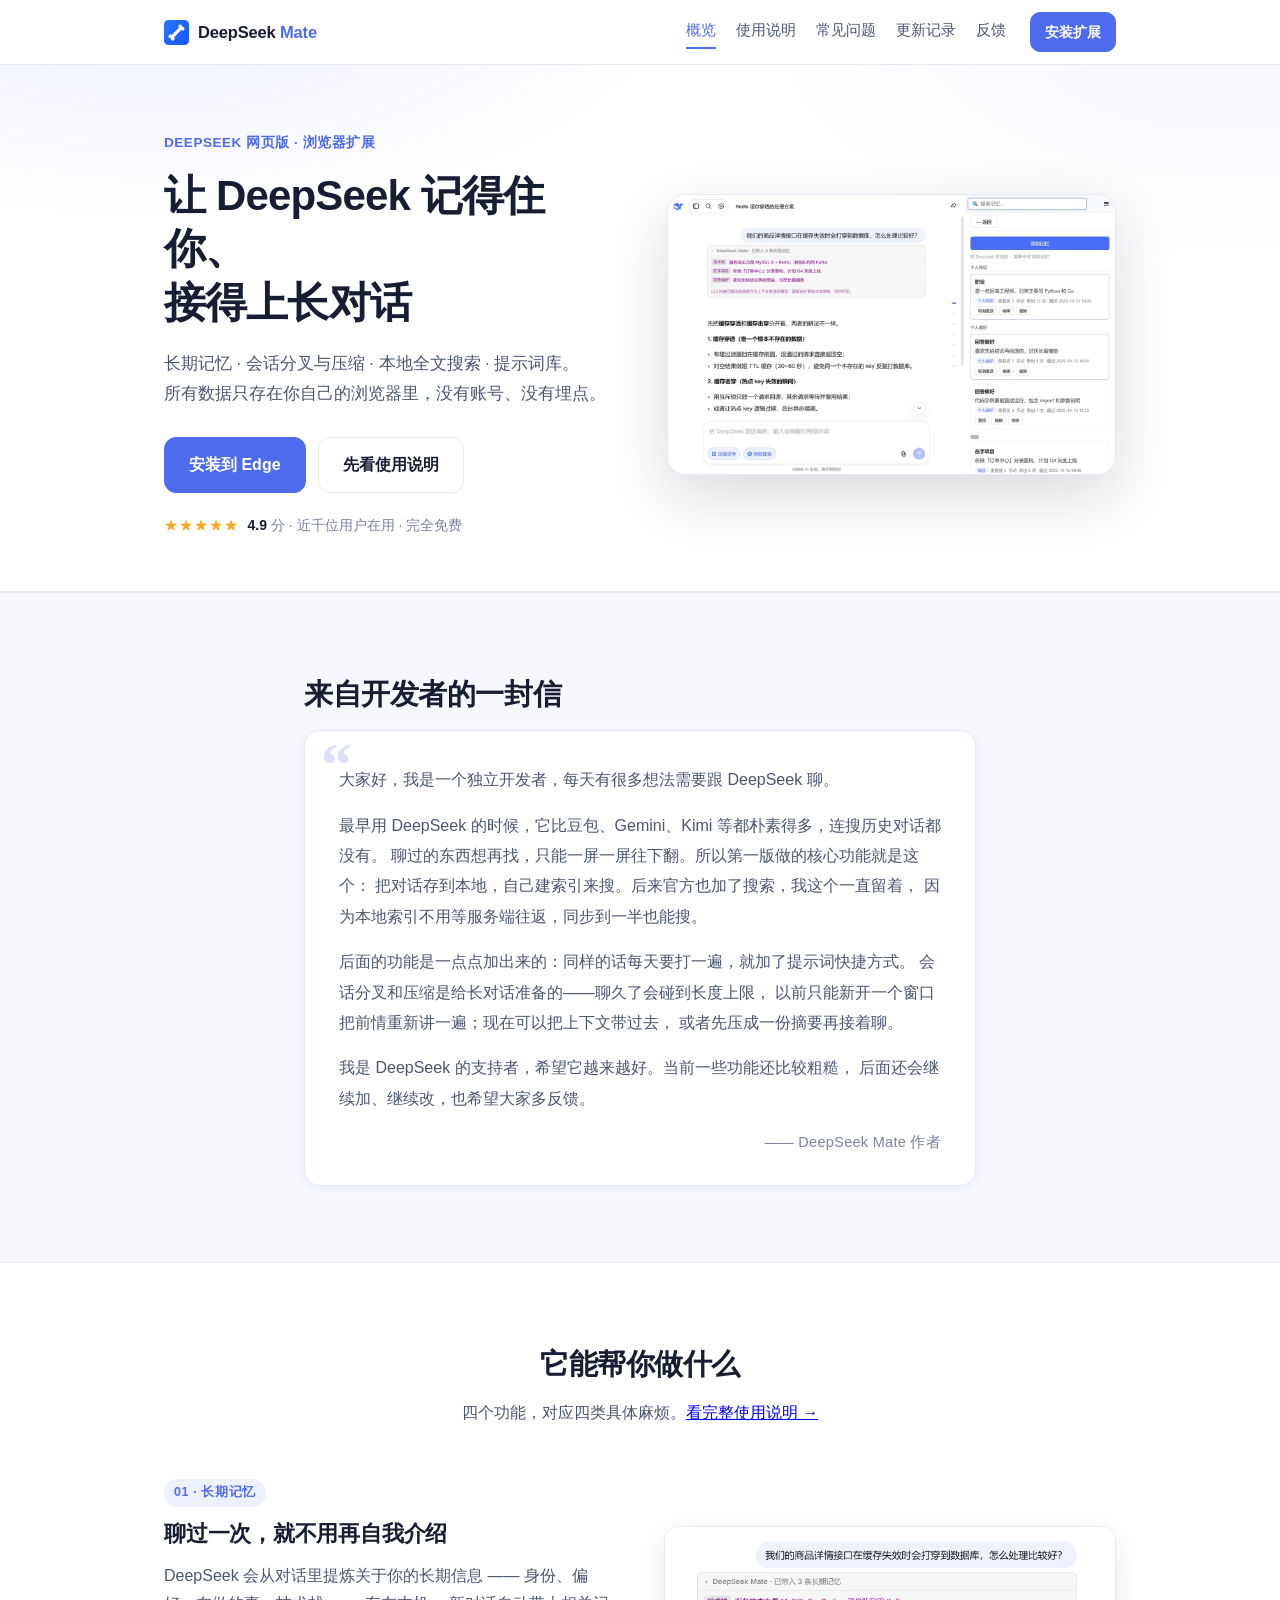
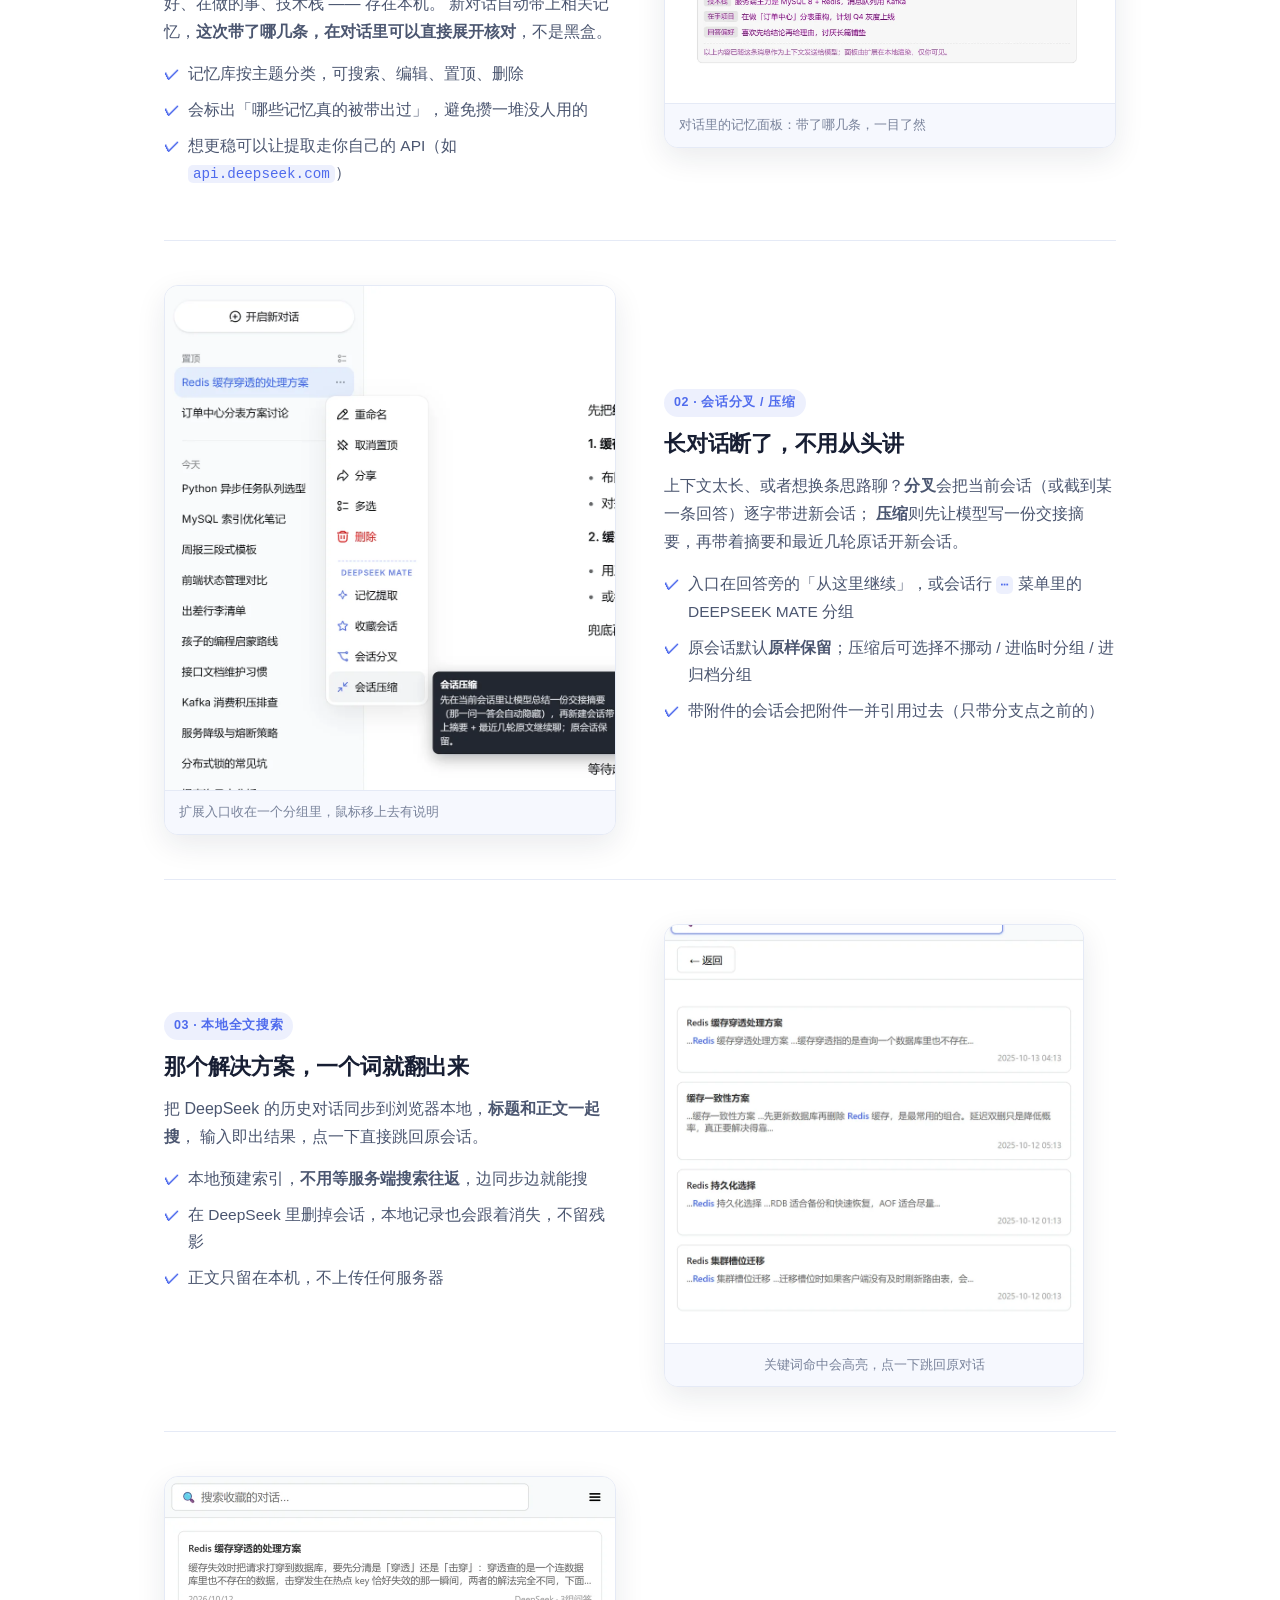
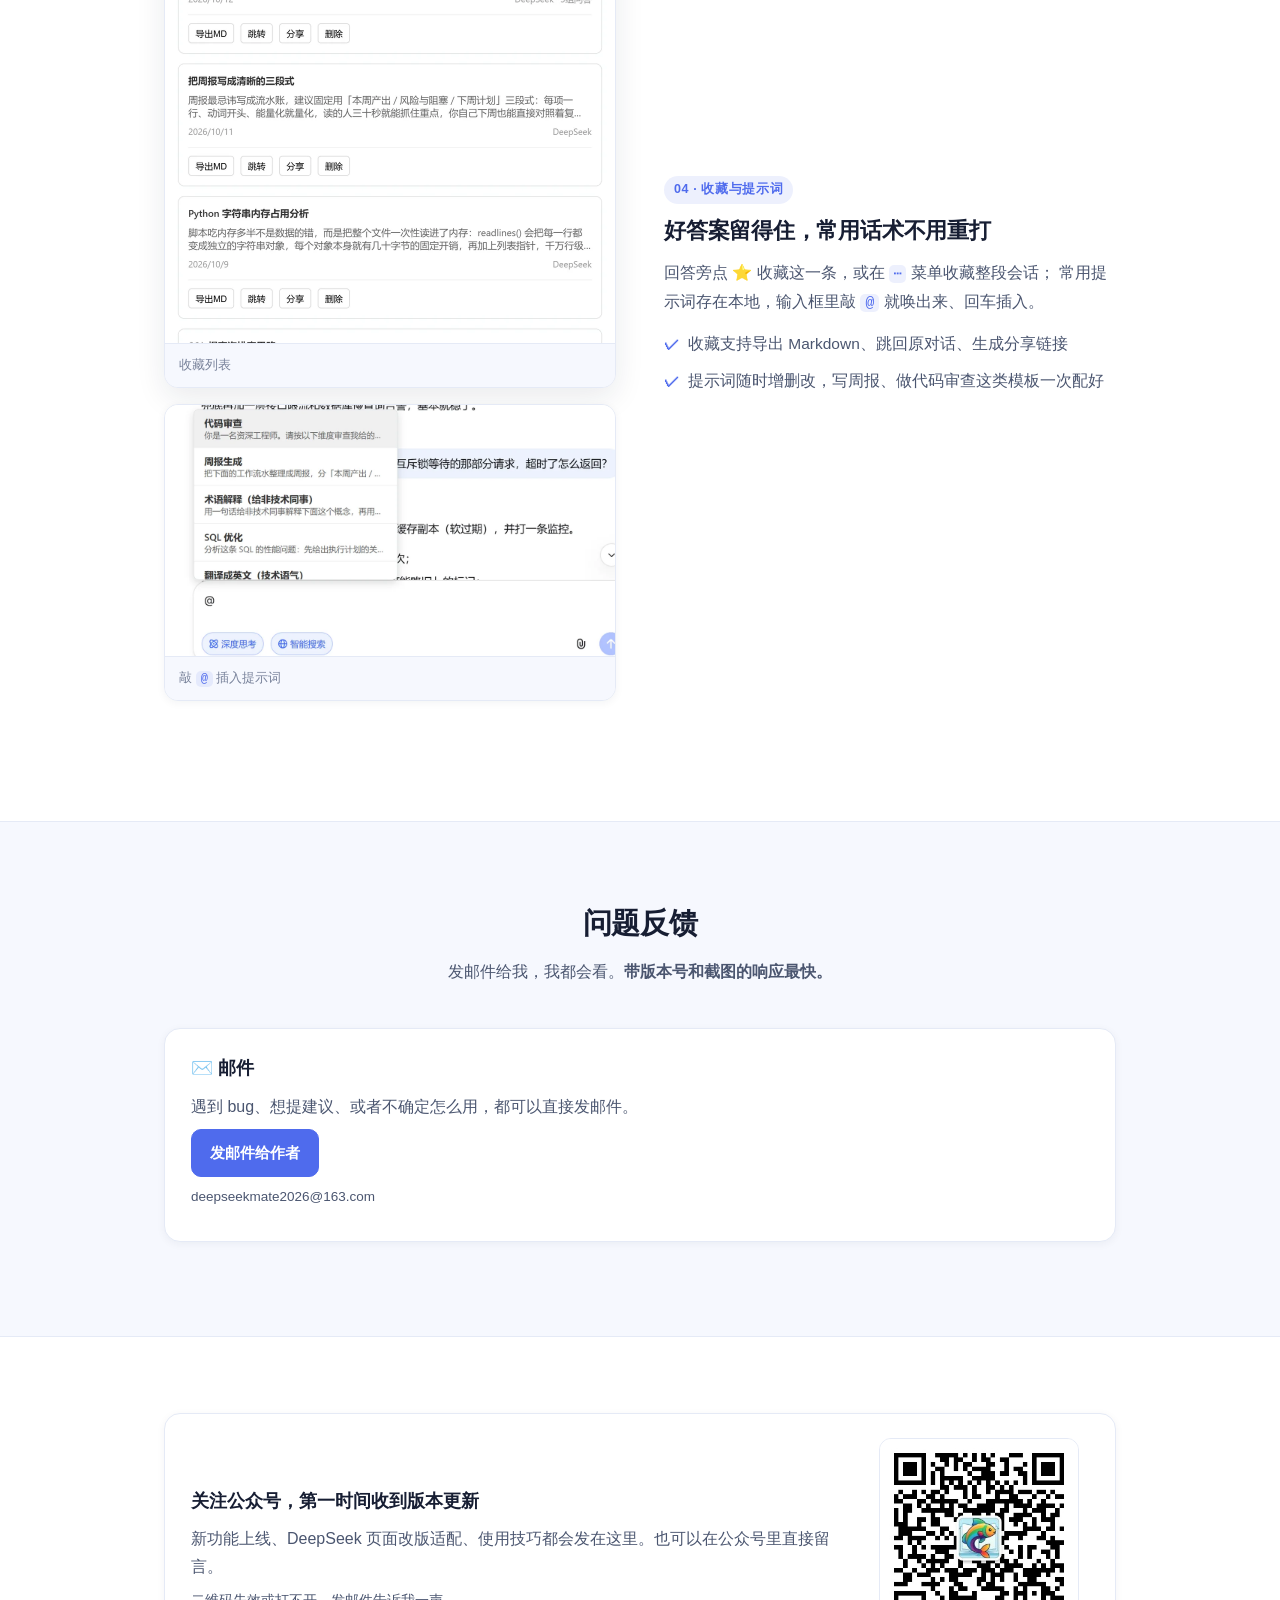
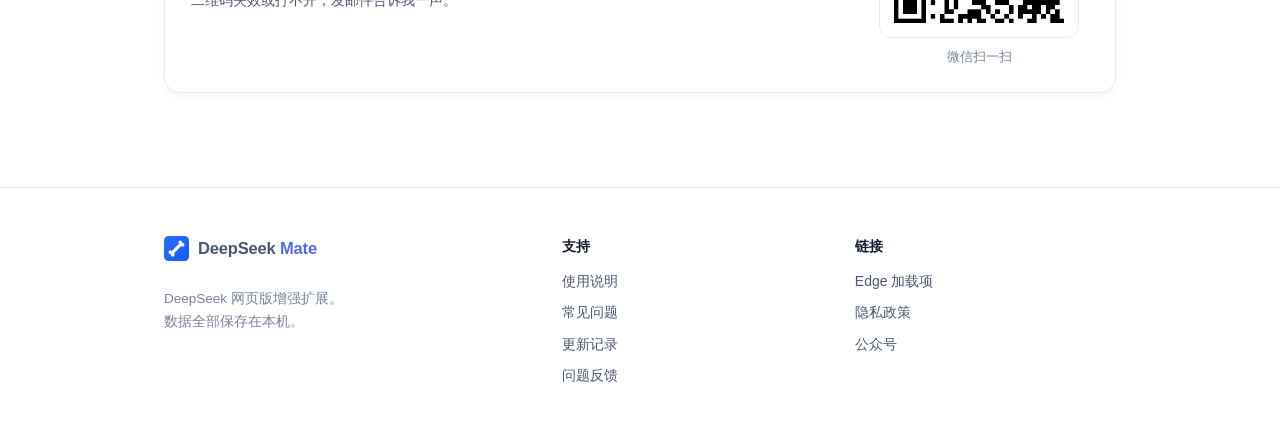
==== commit a8259da7: "站点：开发者信定稿（开头直说独立开发者；去掉口号式表述） - 开头：我在努力成为一个独立开发者 → 我是一个独立开发者 - 去掉「会一直做下去，不是随便玩玩」这类直白表态，改成「后面还会继续加、继续改" ====
--- a/index.html
+++ b/index.html
@@ -79,7 +79,7 @@
 
       <article class="letter">
         <div class="letter-body">
-          <p>大家好，我在努力成为一个独立开发者，每天有很多想法需要跟 DeepSeek 聊。</p>
+          <p>大家好，我是一个独立开发者，每天有很多想法需要跟 DeepSeek 聊。</p>
           <p>
             最早用 DeepSeek 的时候，它比豆包、Gemini、Kimi 等都朴素得多，连搜历史对话都没有。
             聊过的东西想再找，只能一屏一屏往下翻。所以第一版做的核心功能就是这个：
@@ -93,8 +93,8 @@
             或者先压成一份摘要再接着聊。
           </p>
           <p>
-            我是 DeepSeek 的支持者，希望它越来越好。这个扩展我会一直做下去，不是随便玩玩：
-            当前一些功能还比较粗糙，后面会持续迭代，也希望大家多反馈。
+            我是 DeepSeek 的支持者，希望它越来越好。当前一些功能还比较粗糙，
+            后面还会继续加、继续改，也希望大家多反馈。
           </p>
           <p class="letter-sign">—— DeepSeek Mate 作者</p>
         </div>
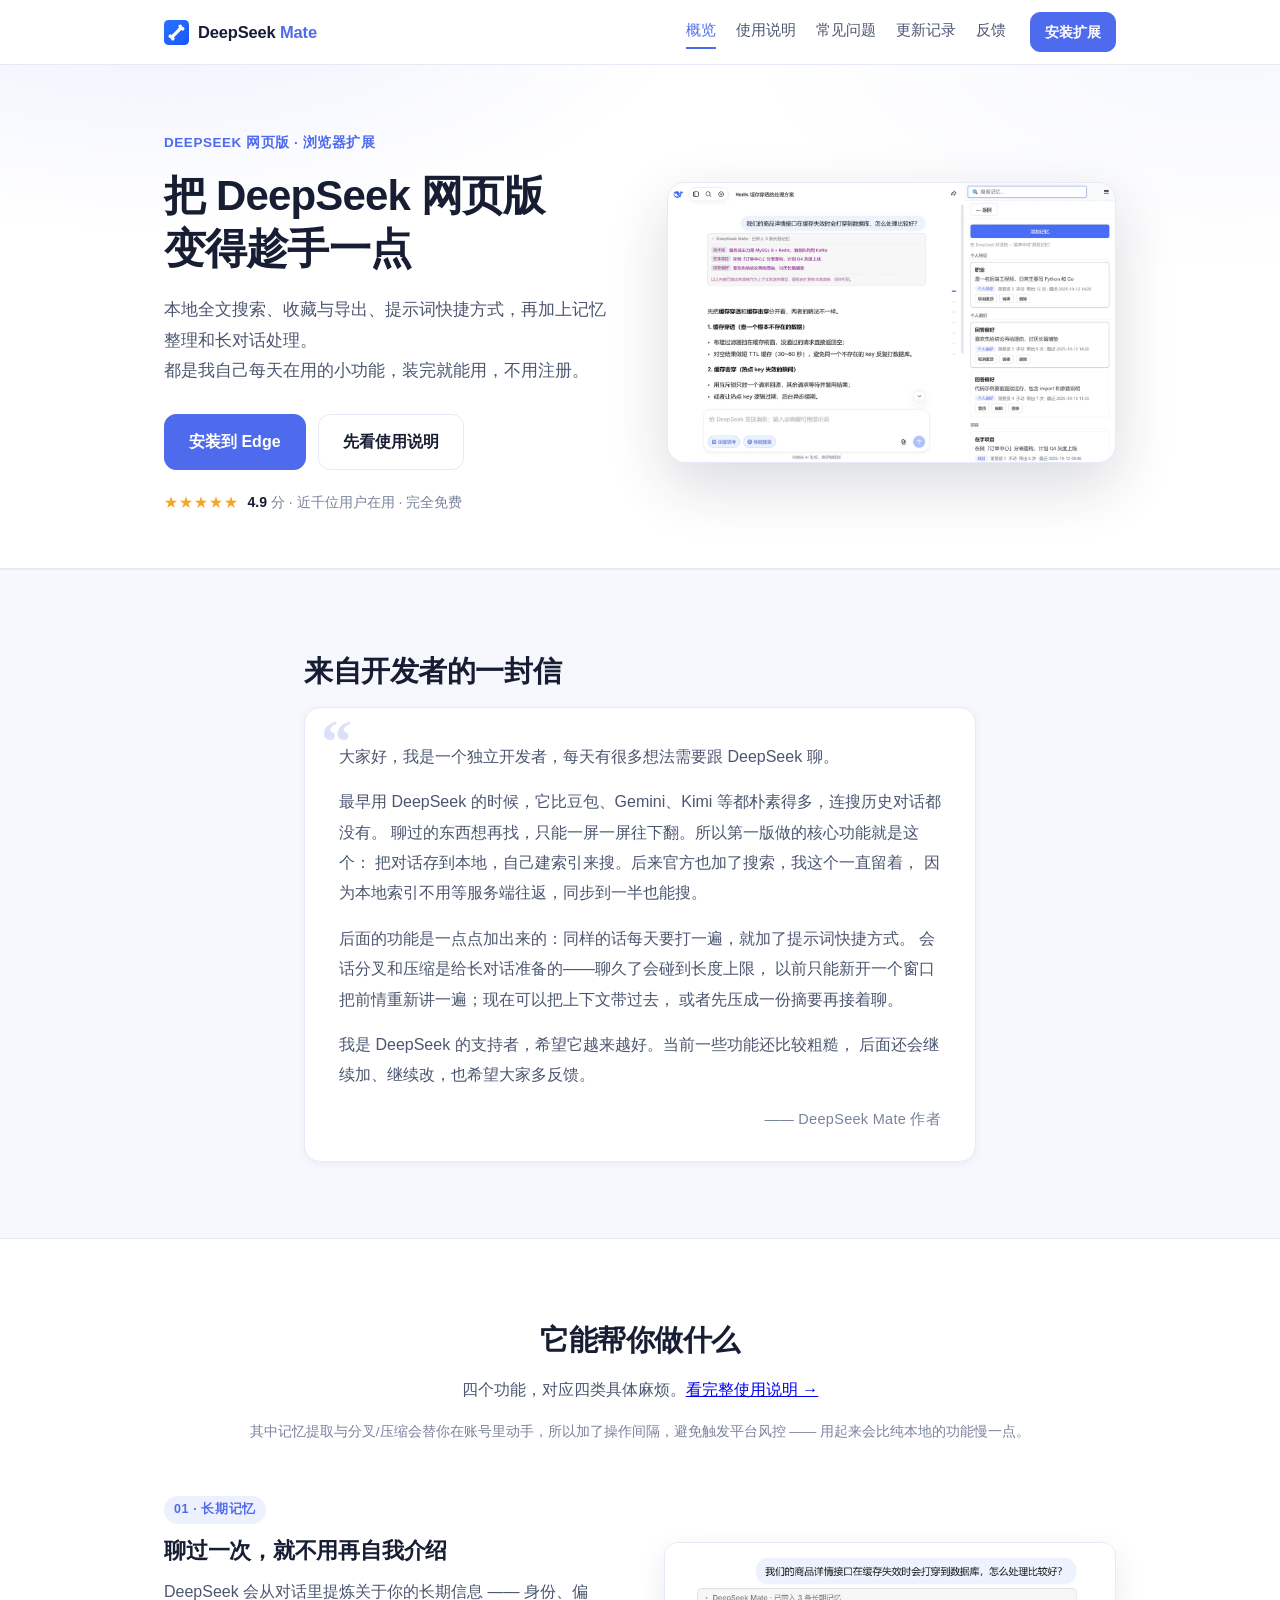
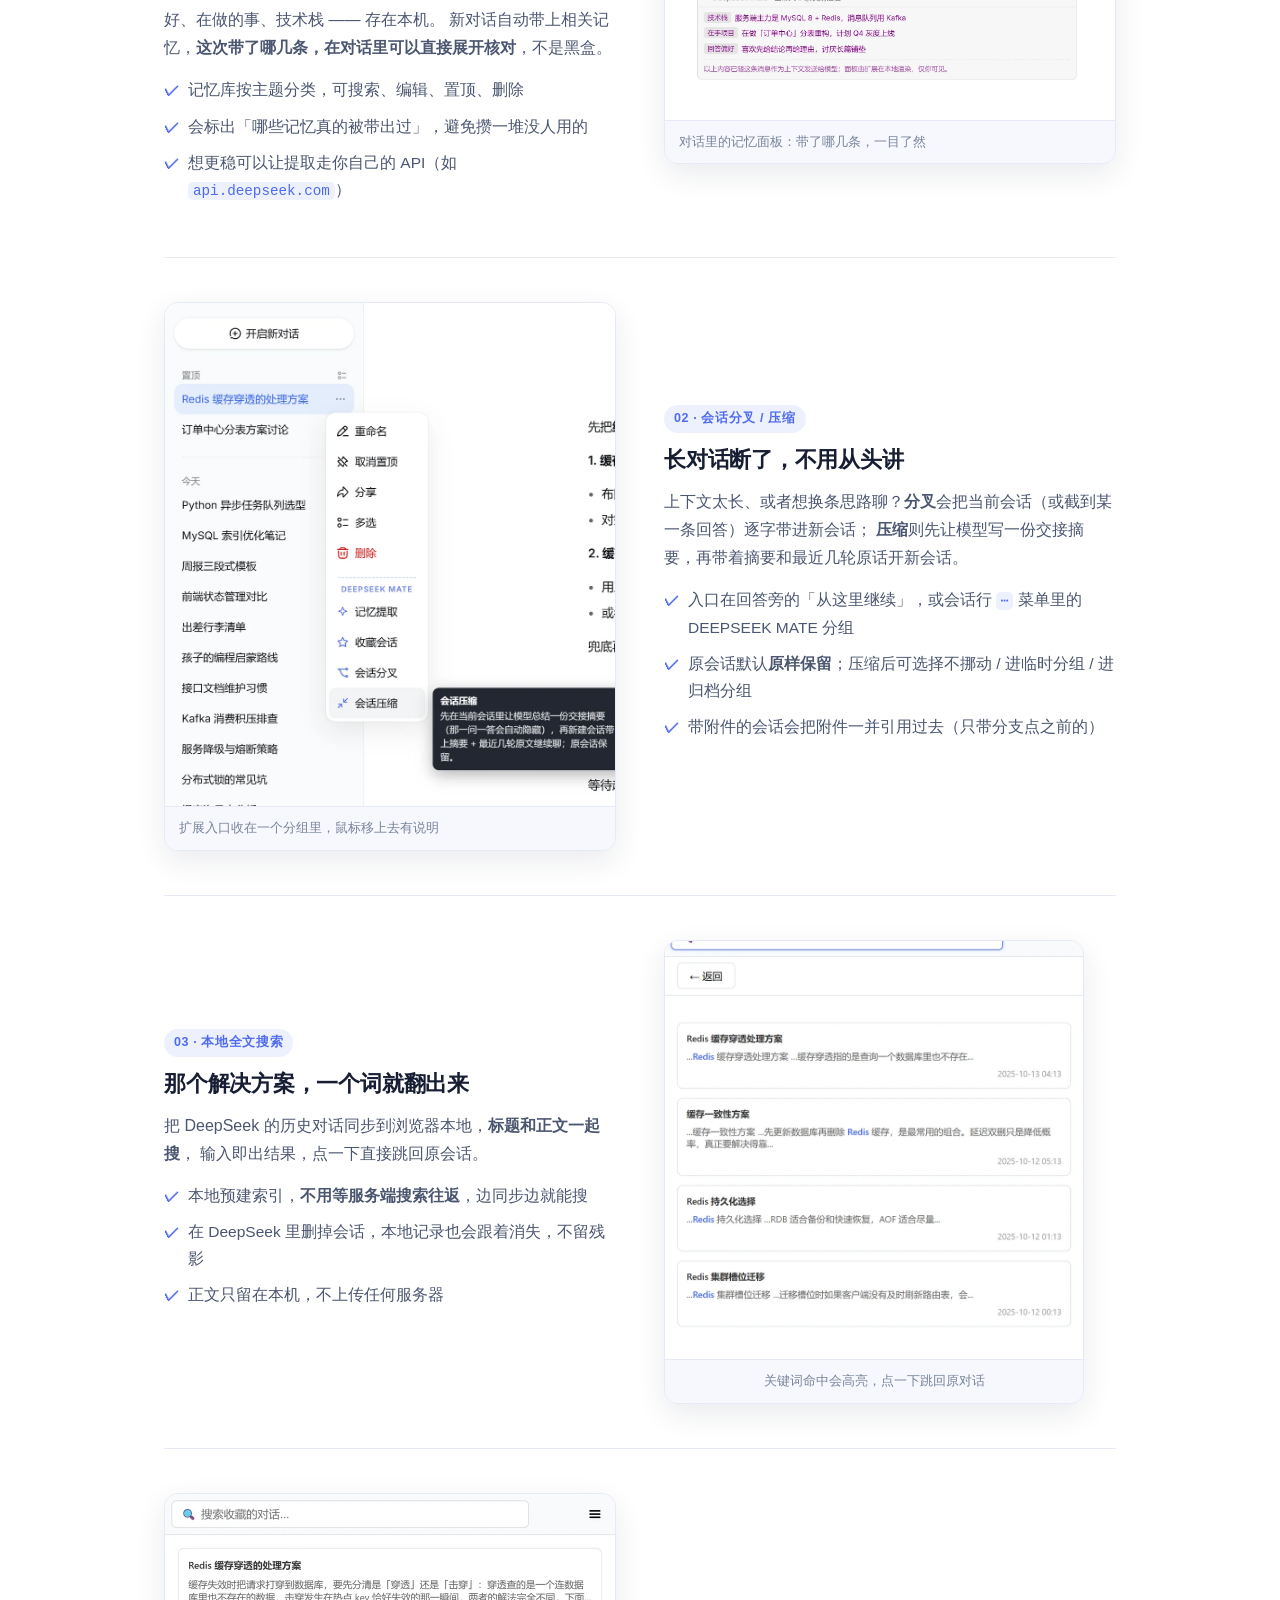
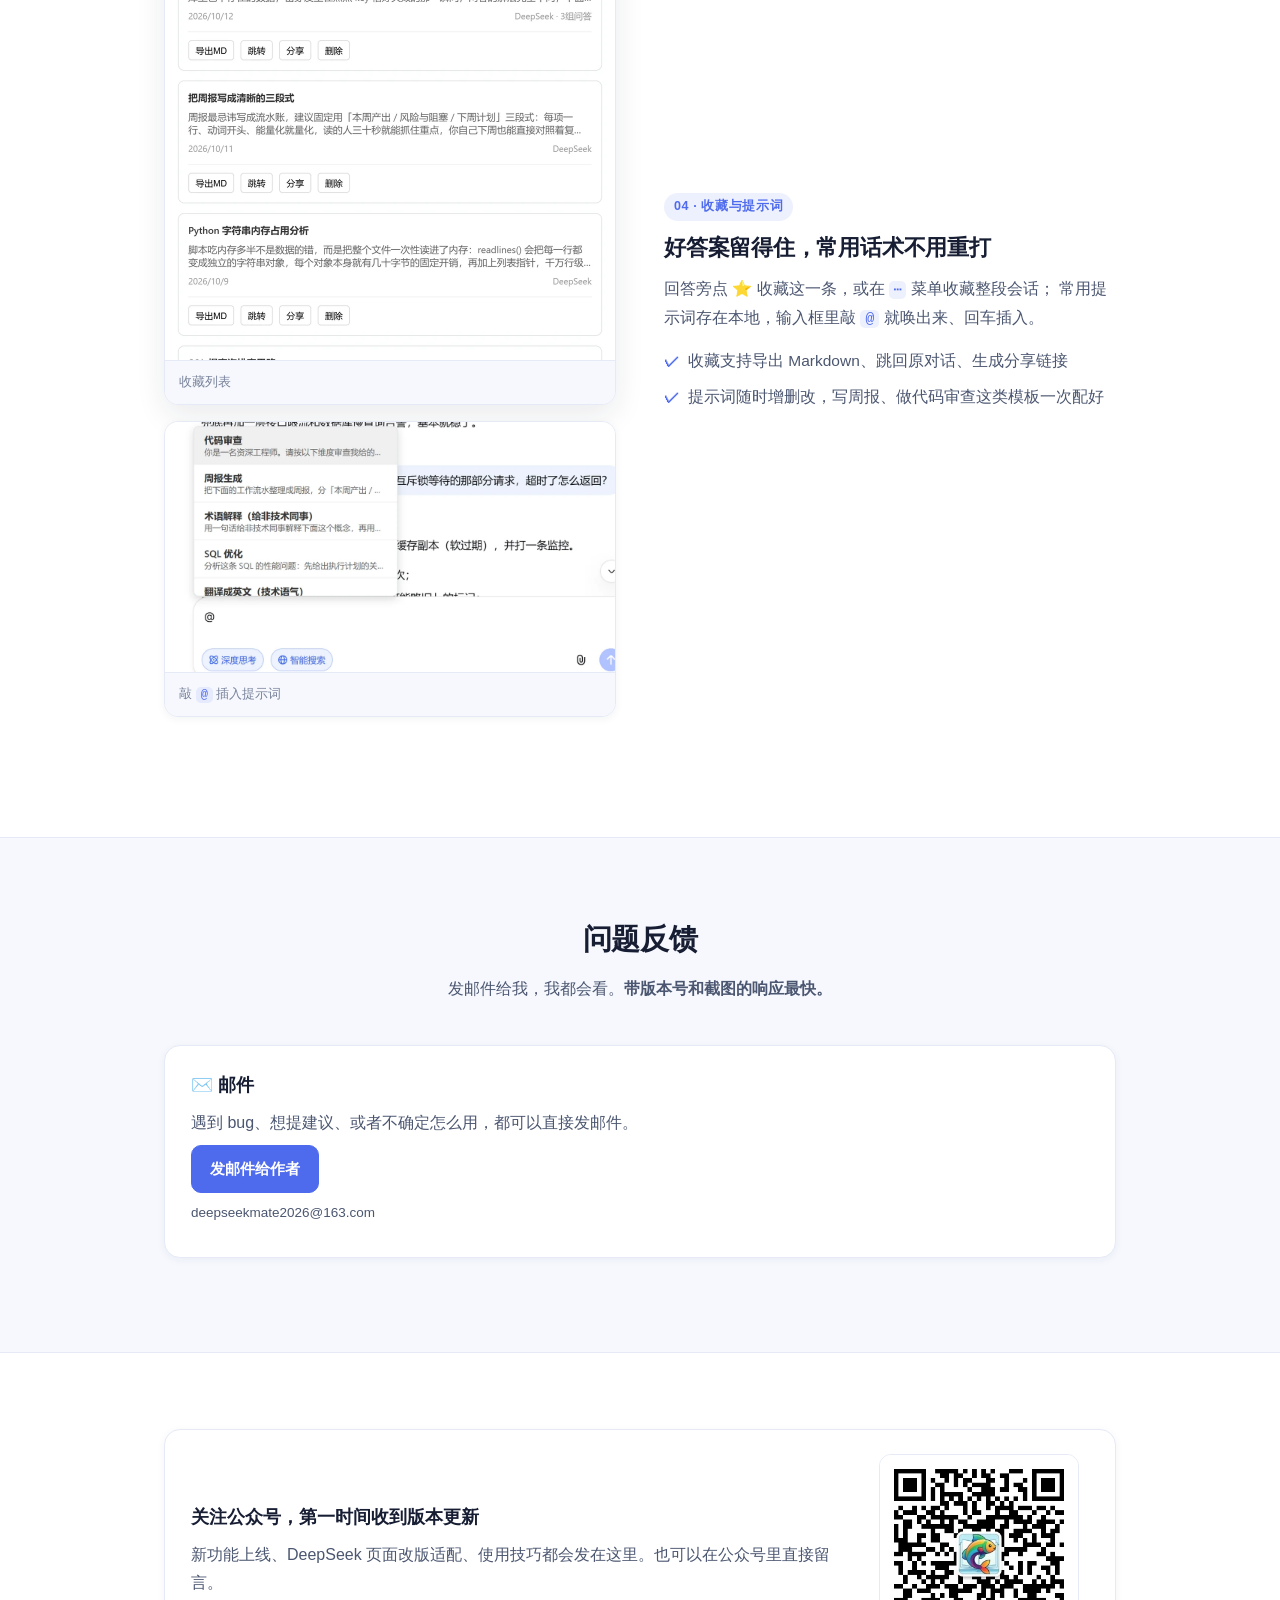
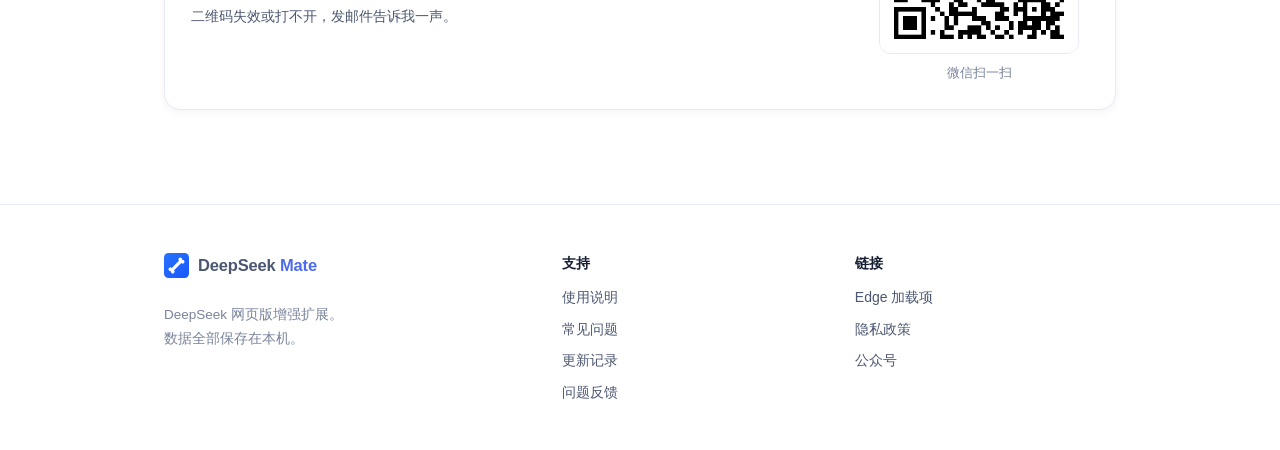
==== commit 77b73880: "站点：主宣传语改为「变得趁手一点」，并主动说明写账号功能的频率限制 用户的担心：原主标语「让 DeepSeek 记得住你、接得上长对话」承诺的正是有限制、且有风控风险的部分，容易翻车。  - H1：把" ====
--- a/index.html
+++ b/index.html
@@ -3,10 +3,10 @@
 <head>
 <meta charset="utf-8">
 <meta name="viewport" content="width=device-width, initial-scale=1">
-<title>DeepSeek Mate — 让 DeepSeek 记得住你、接得上长对话</title>
+<title>DeepSeek Mate — 把 DeepSeek 网页版变得趁手一点</title>
 <meta name="description" content="DeepSeek Mate 是 DeepSeek 网页版的增强扩展：长期记忆、会话分叉与压缩、本地全文搜索、提示词库。数据全部保存在本机。">
 <meta property="og:title" content="DeepSeek Mate — DeepSeek 网页版增强扩展">
-<meta property="og:description" content="长期记忆 · 会话分叉与压缩 · 本地全文搜索 · 提示词库。数据全部留在本机。">
+<meta property="og:description" content="本地全文搜索 · 收藏与导出 · 提示词快捷方式 · 记忆整理 · 长对话处理。日常会用到的 DeepSeek 增强功能，数据默认只留在本机。">
 <meta property="og:image" content="assets/shots/hero.webp">
 <link rel="icon" type="image/svg+xml" href="assets/logo.svg">
 <link rel="stylesheet" href="style.css">
@@ -49,10 +49,10 @@
     <div class="wrap hero-grid">
       <div class="hero-copy">
         <p class="eyebrow">DeepSeek 网页版 · 浏览器扩展</p>
-        <h1>让 DeepSeek 记得住你、<br class="br-desktop">接得上长对话</h1>
+        <h1>把 DeepSeek 网页版<br class="br-desktop">变得趁手一点</h1>
         <p class="hero-sub">
-          长期记忆 · 会话分叉与压缩 · 本地全文搜索 · 提示词库。<br>
-          所有数据只存在你自己的浏览器里，没有账号、没有埋点。
+          本地全文搜索、收藏与导出、提示词快捷方式，再加上记忆整理和长对话处理。<br>
+          都是我自己每天在用的小功能，装完就能用，不用注册。
         </p>
         <div class="hero-actions">
           <a class="btn btn--primary btn--lg"
@@ -107,6 +107,10 @@
     <div class="wrap">
       <h2 class="section-title center">它能帮你做什么</h2>
       <p class="section-sub center">四个功能，对应四类具体麻烦。<a href="guide.html">看完整使用说明 →</a></p>
+      <p class="section-sub center muted" style="margin-top:-26px">
+        其中记忆提取与分叉/压缩会替你在账号里动手，所以加了操作间隔，避免触发平台风控 ——
+        用起来会比纯本地的功能慢一点。
+      </p>
 
       <!-- 1. 记忆 -->
       <div class="feature-row">
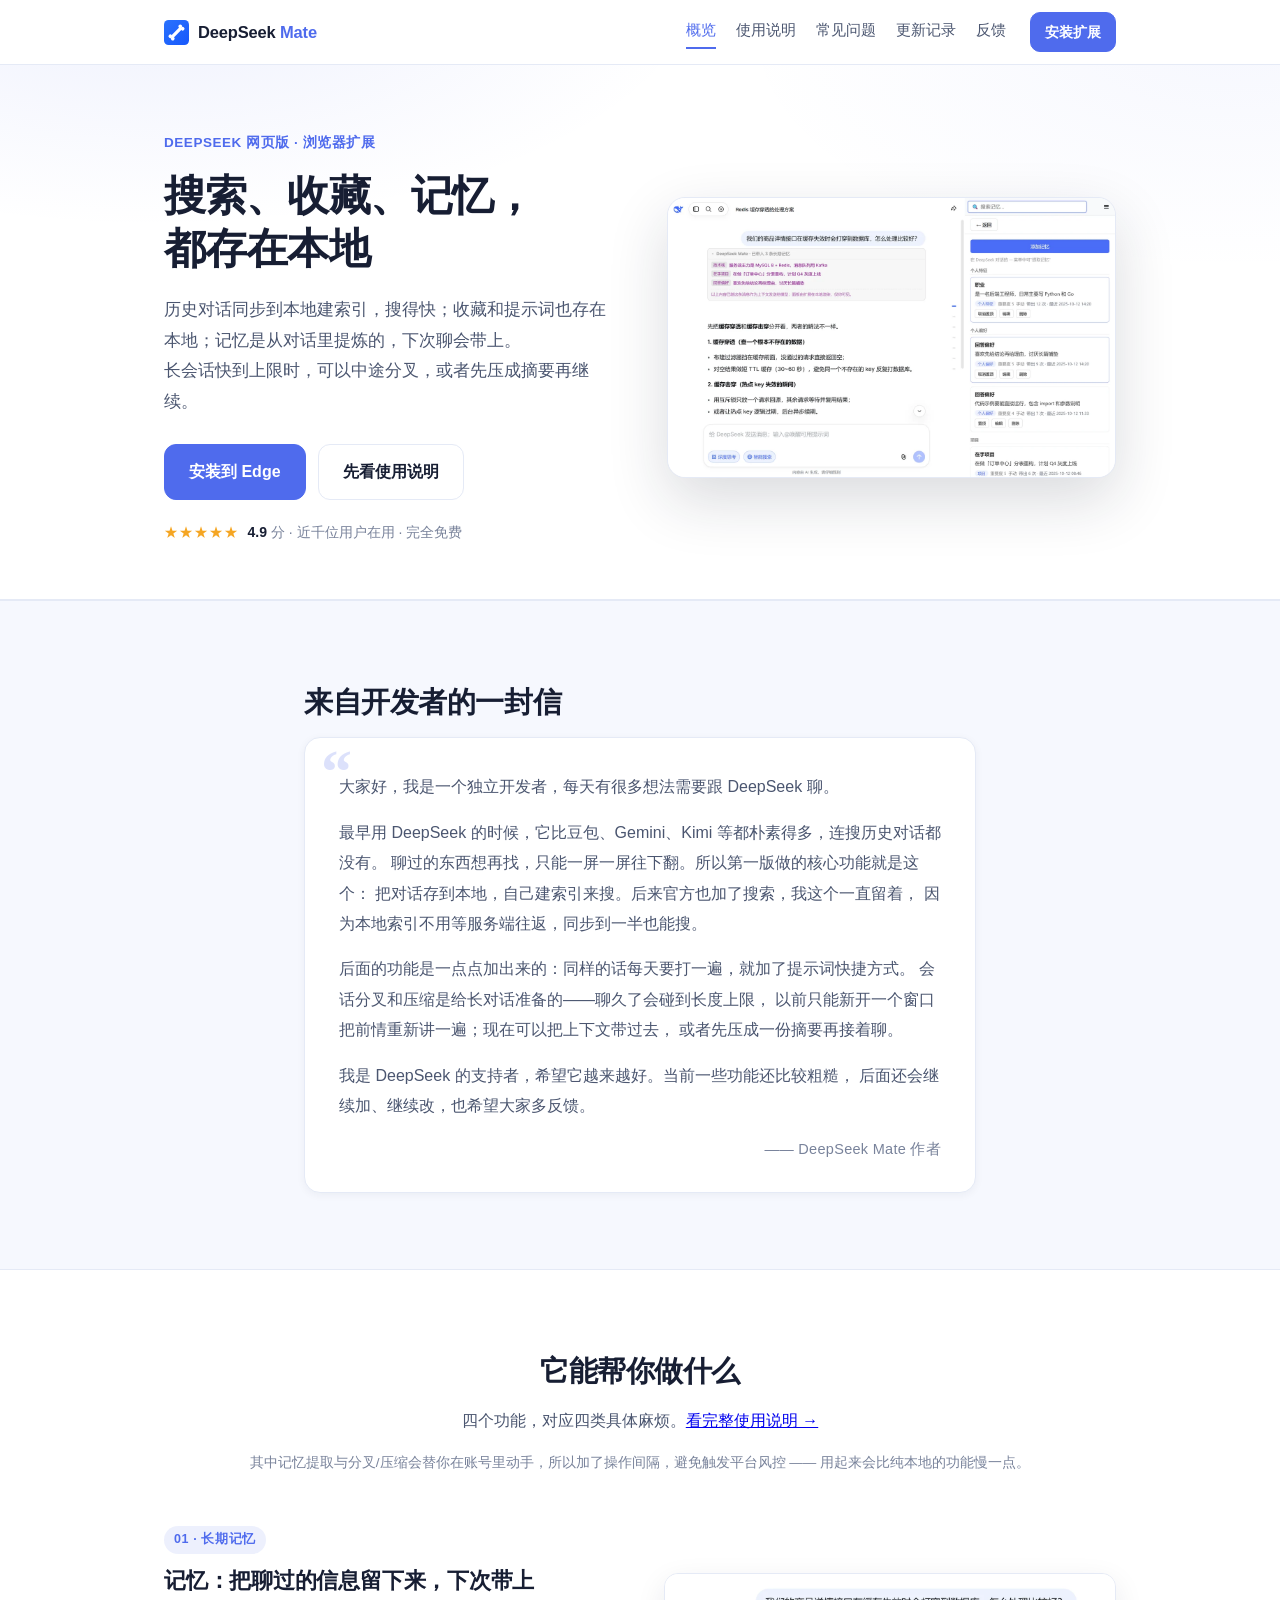
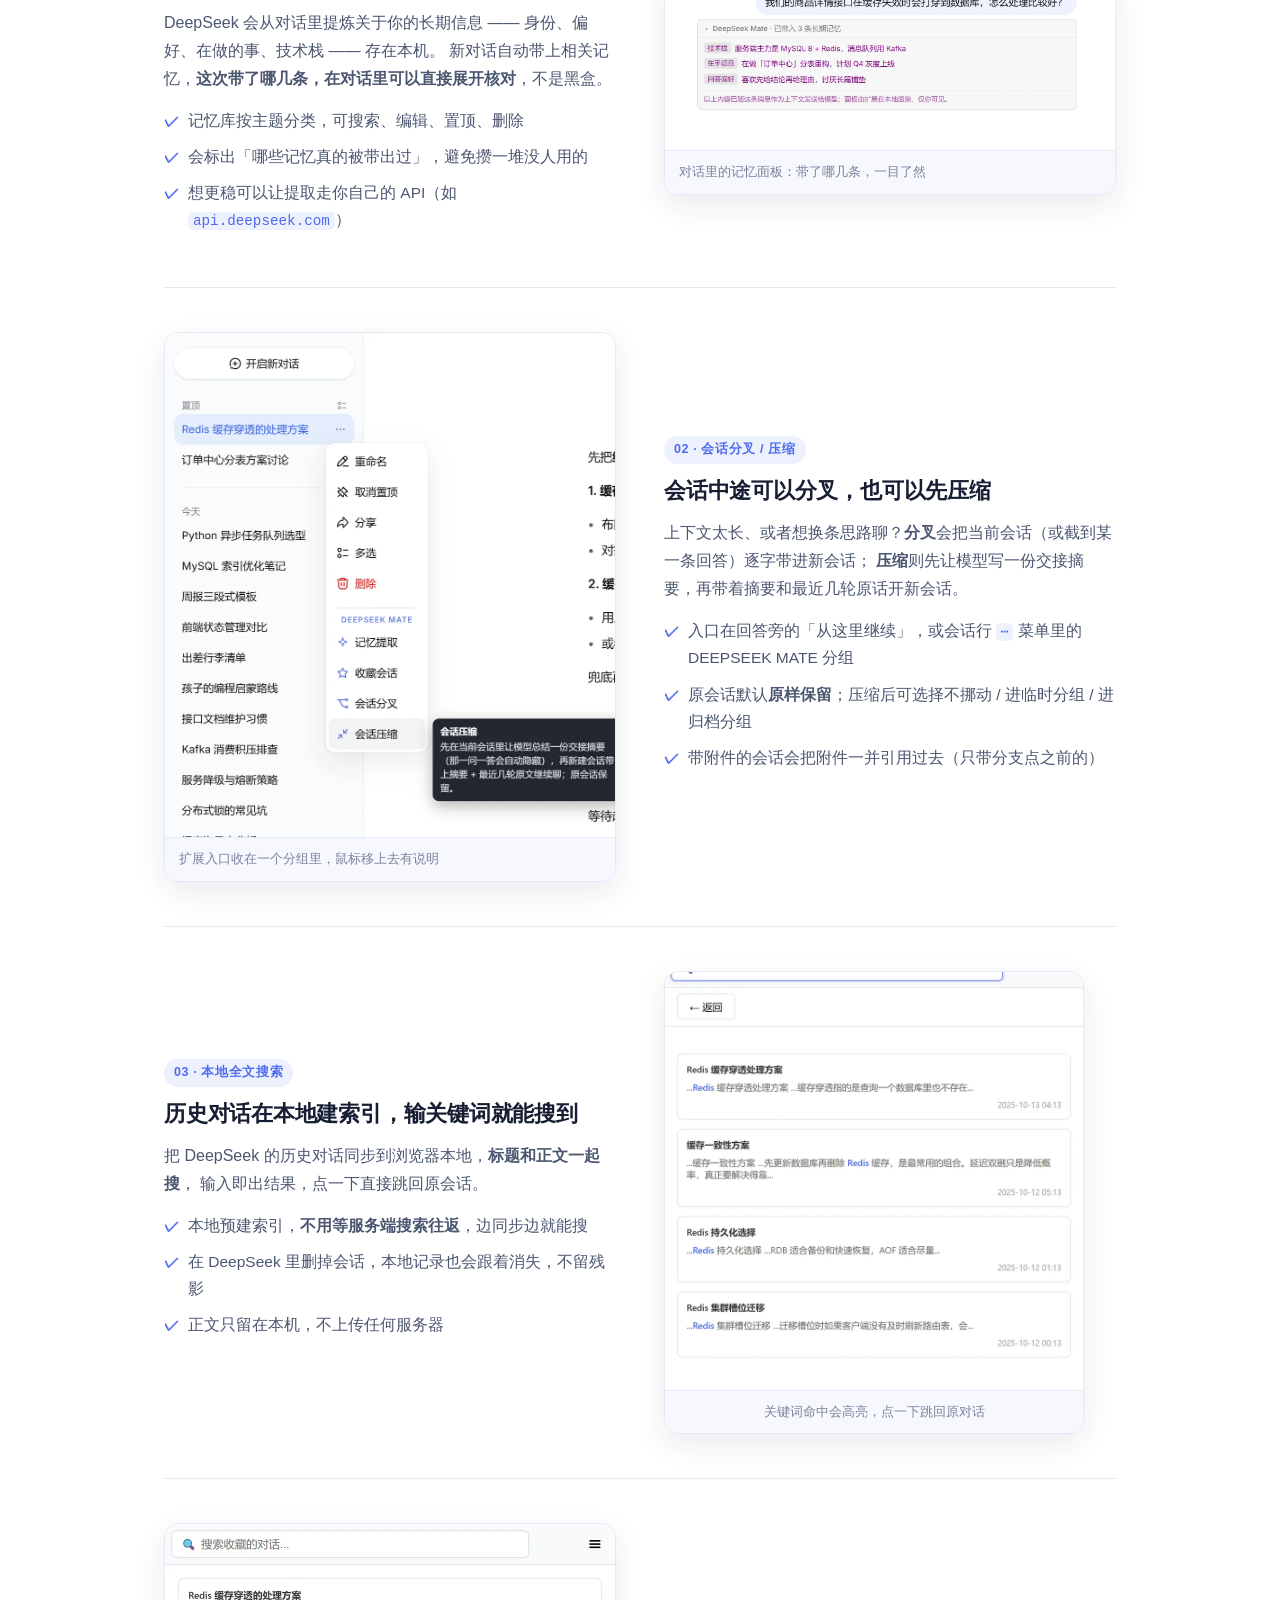
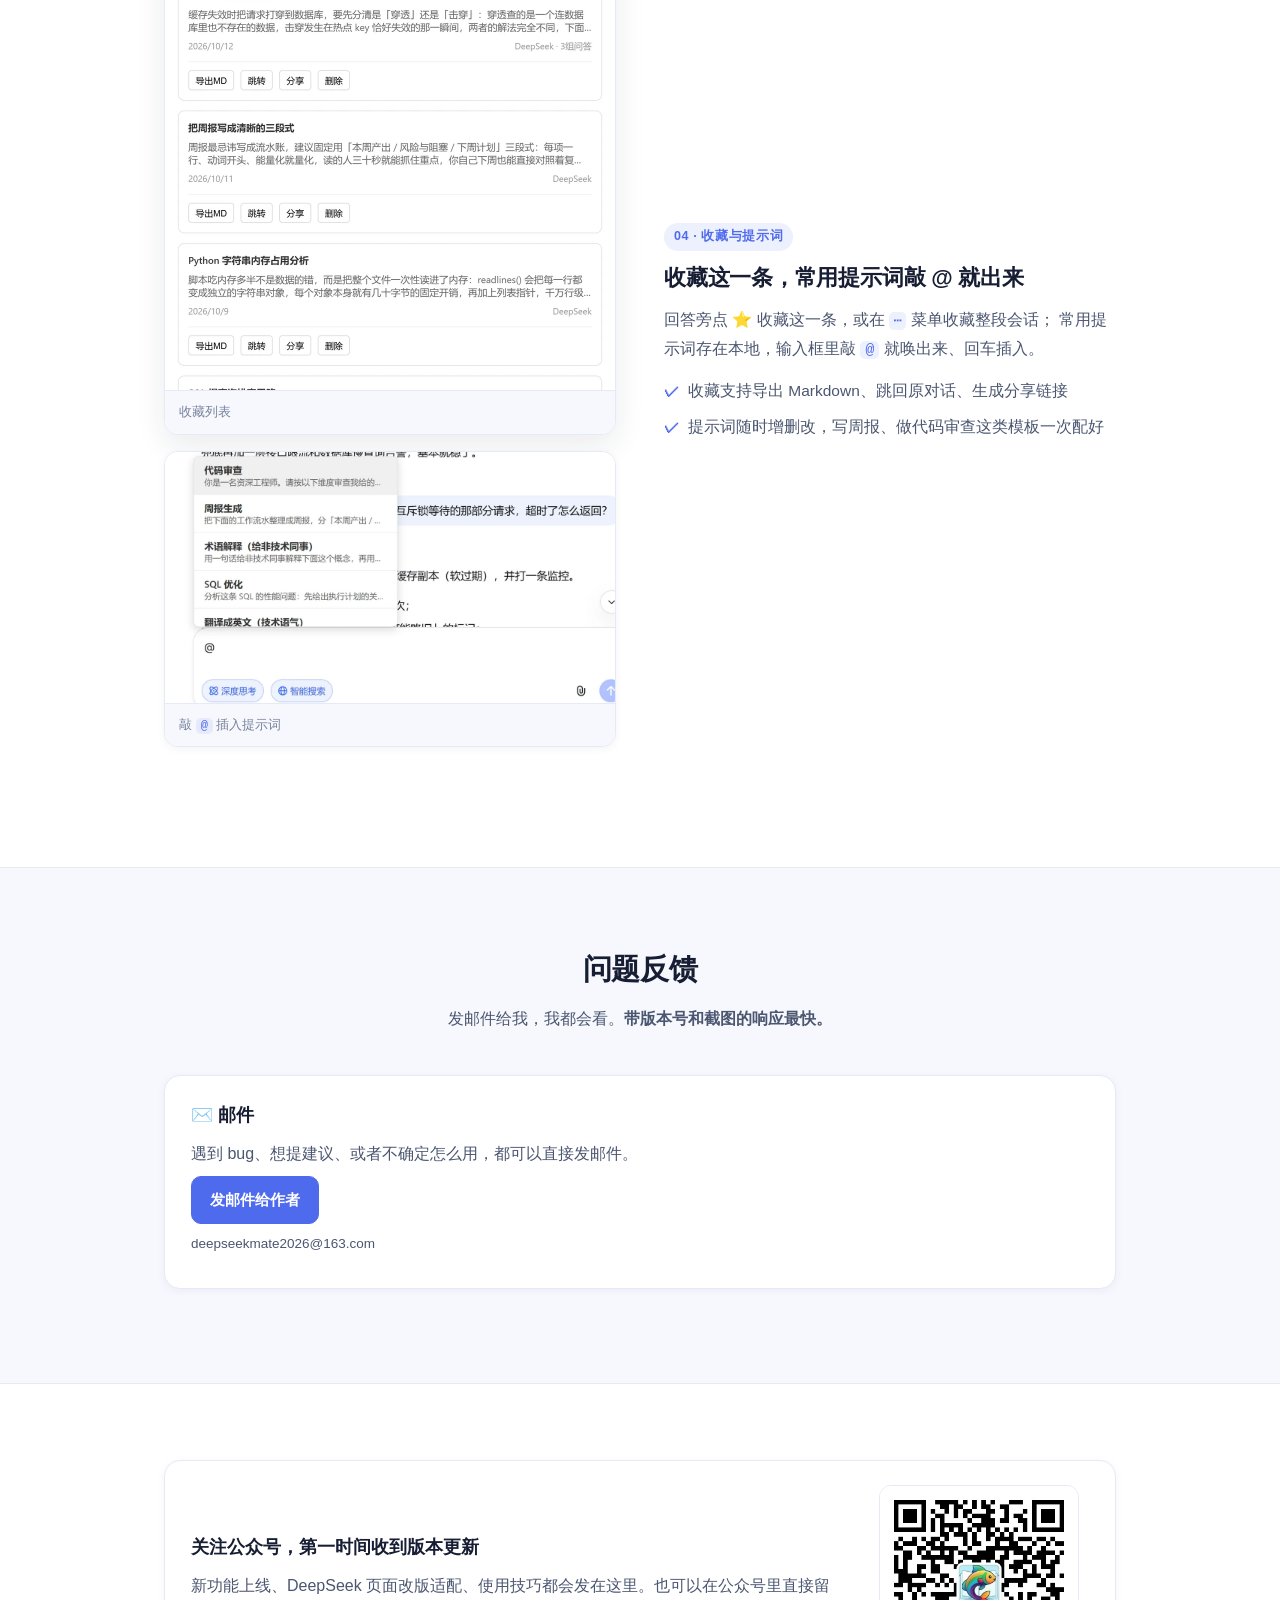
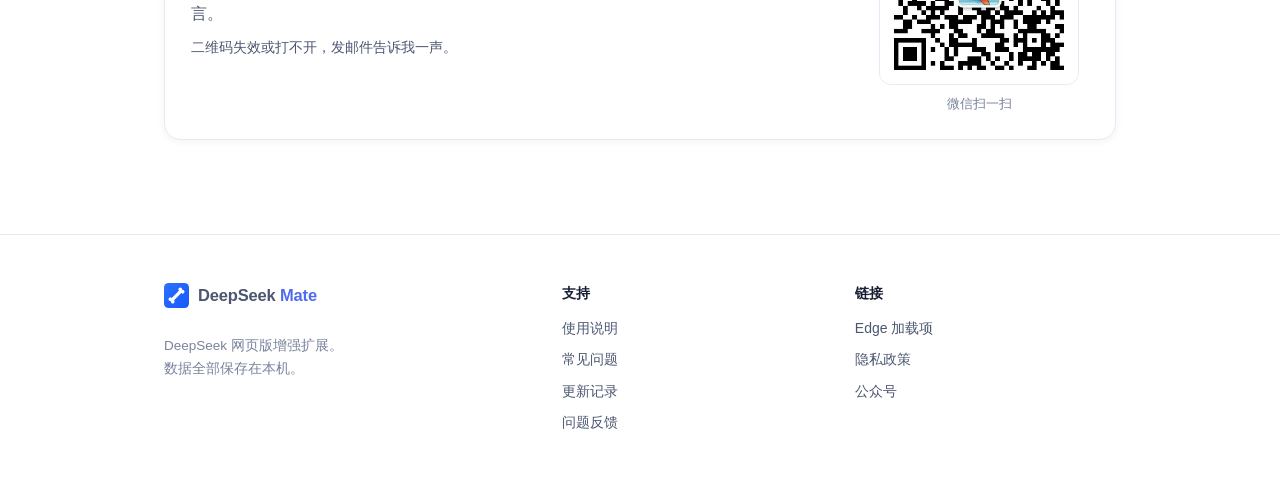
==== commit e163911e: "站点：主标语改为本地优先的陈述式写法，功能标题去掉口号 用户反馈上一版 AI 味太重（「变得趁手一点」这类）。改为陈述事实： - H1：搜索、收藏、记忆，都存在本地 - 副标题：逐条说清每个功能做什么" ====
--- a/index.html
+++ b/index.html
@@ -3,10 +3,10 @@
 <head>
 <meta charset="utf-8">
 <meta name="viewport" content="width=device-width, initial-scale=1">
-<title>DeepSeek Mate — 把 DeepSeek 网页版变得趁手一点</title>
+<title>DeepSeek Mate — 搜索、收藏、记忆都在本地</title>
 <meta name="description" content="DeepSeek Mate 是 DeepSeek 网页版的增强扩展：长期记忆、会话分叉与压缩、本地全文搜索、提示词库。数据全部保存在本机。">
 <meta property="og:title" content="DeepSeek Mate — DeepSeek 网页版增强扩展">
-<meta property="og:description" content="本地全文搜索 · 收藏与导出 · 提示词快捷方式 · 记忆整理 · 长对话处理。日常会用到的 DeepSeek 增强功能，数据默认只留在本机。">
+<meta property="og:description" content="历史对话在本地建索引可全文搜索；收藏与提示词也存在本地；记忆从对话里提炼、下次带上；长会话可以中途分叉或压成摘要。我没有服务器。">
 <meta property="og:image" content="assets/shots/hero.webp">
 <link rel="icon" type="image/svg+xml" href="assets/logo.svg">
 <link rel="stylesheet" href="style.css">
@@ -49,10 +49,10 @@
     <div class="wrap hero-grid">
       <div class="hero-copy">
         <p class="eyebrow">DeepSeek 网页版 · 浏览器扩展</p>
-        <h1>把 DeepSeek 网页版<br class="br-desktop">变得趁手一点</h1>
+        <h1>搜索、收藏、记忆，<br class="br-desktop">都存在本地</h1>
         <p class="hero-sub">
-          本地全文搜索、收藏与导出、提示词快捷方式，再加上记忆整理和长对话处理。<br>
-          都是我自己每天在用的小功能，装完就能用，不用注册。
+          历史对话同步到本地建索引，搜得快；收藏和提示词也存在本地；记忆是从对话里提炼的，下次聊会带上。<br>
+          长会话快到上限时，可以中途分叉，或者先压成摘要再继续。
         </p>
         <div class="hero-actions">
           <a class="btn btn--primary btn--lg"
@@ -116,7 +116,7 @@
       <div class="feature-row">
         <div class="feature-copy">
           <span class="feature-kicker">01 · 长期记忆</span>
-          <h3>聊过一次，就不用再自我介绍</h3>
+          <h3>记忆：把聊过的信息留下来，下次带上</h3>
           <p>
             DeepSeek 会从对话里提炼关于你的长期信息 —— 身份、偏好、在做的事、技术栈 —— 存在本机。
             新对话自动带上相关记忆，<strong>这次带了哪几条，在对话里可以直接展开核对</strong>，不是黑盒。
@@ -138,7 +138,7 @@
       <div class="feature-row feature-row--flip">
         <div class="feature-copy">
           <span class="feature-kicker">02 · 会话分叉 / 压缩</span>
-          <h3>长对话断了，不用从头讲</h3>
+          <h3>会话中途可以分叉，也可以先压缩</h3>
           <p>
             上下文太长、或者想换条思路聊？<strong>分叉</strong>会把当前会话（或截到某一条回答）逐字带进新会话；
             <strong>压缩</strong>则先让模型写一份交接摘要，再带着摘要和最近几轮原话开新会话。
@@ -160,7 +160,7 @@
       <div class="feature-row">
         <div class="feature-copy">
           <span class="feature-kicker">03 · 本地全文搜索</span>
-          <h3>那个解决方案，一个词就翻出来</h3>
+          <h3>历史对话在本地建索引，输关键词就能搜到</h3>
           <p>
             把 DeepSeek 的历史对话同步到浏览器本地，<strong>标题和正文一起搜</strong>，
             输入即出结果，点一下直接跳回原会话。
@@ -182,7 +182,7 @@
       <div class="feature-row feature-row--flip">
         <div class="feature-copy">
           <span class="feature-kicker">04 · 收藏与提示词</span>
-          <h3>好答案留得住，常用话术不用重打</h3>
+          <h3>收藏这一条，常用提示词敲 @ 就出来</h3>
           <p>
             回答旁点 <strong>⭐</strong> 收藏这一条，或在 <code>⋯</code> 菜单收藏整段会话；
             常用提示词存在本地，输入框里敲 <code>@</code> 就唤出来、回车插入。
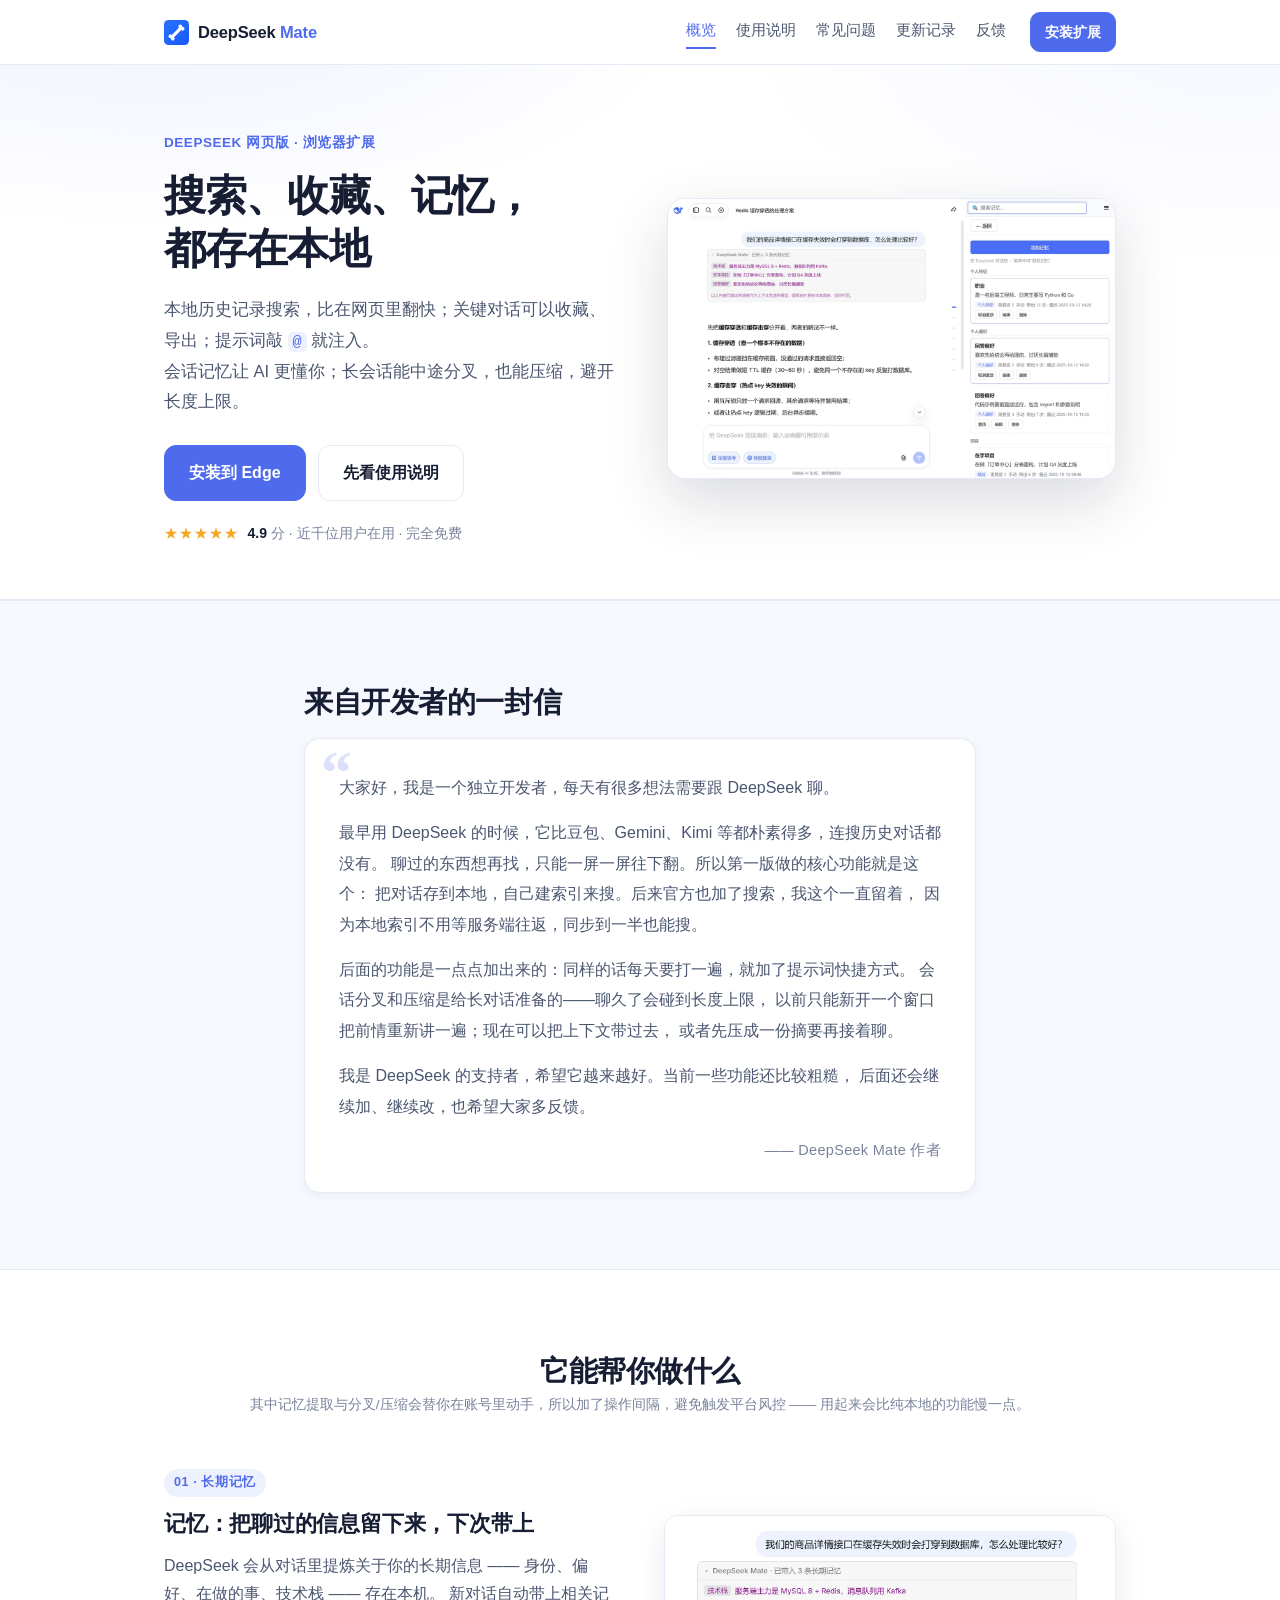
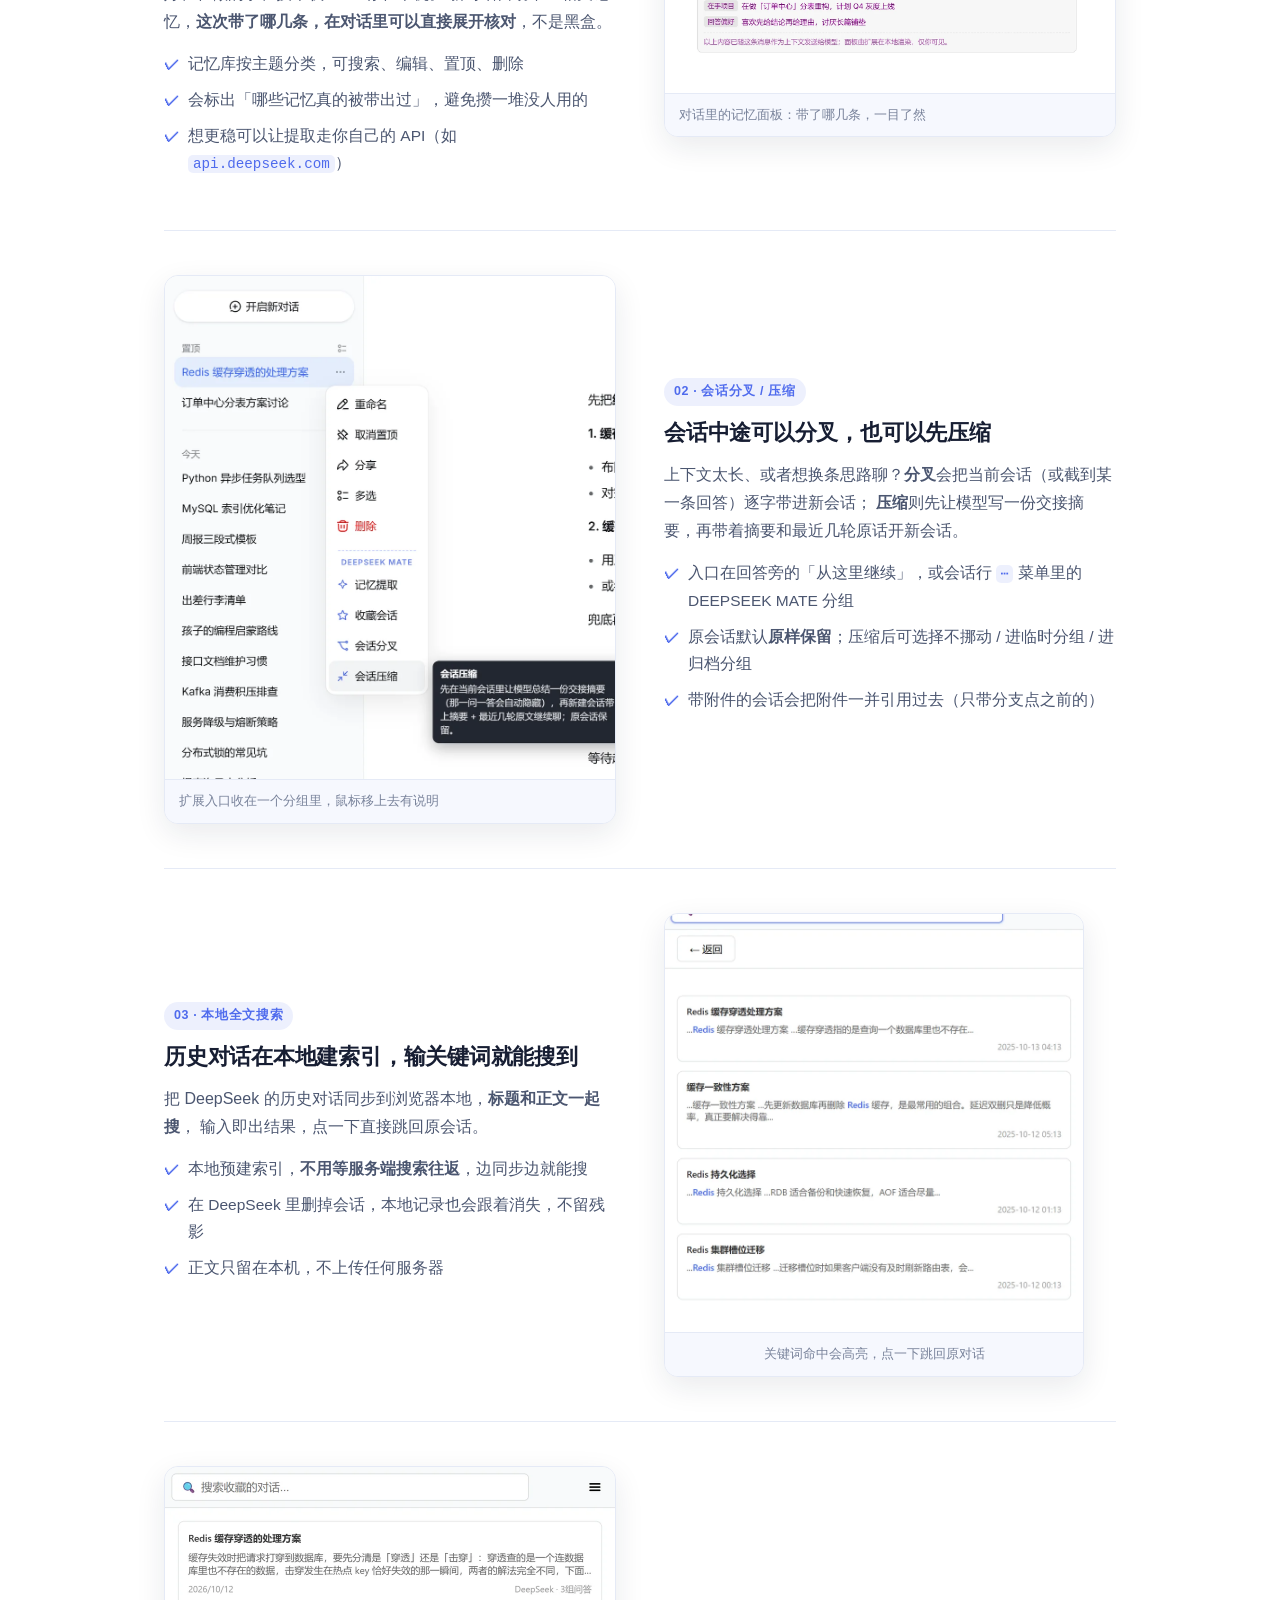
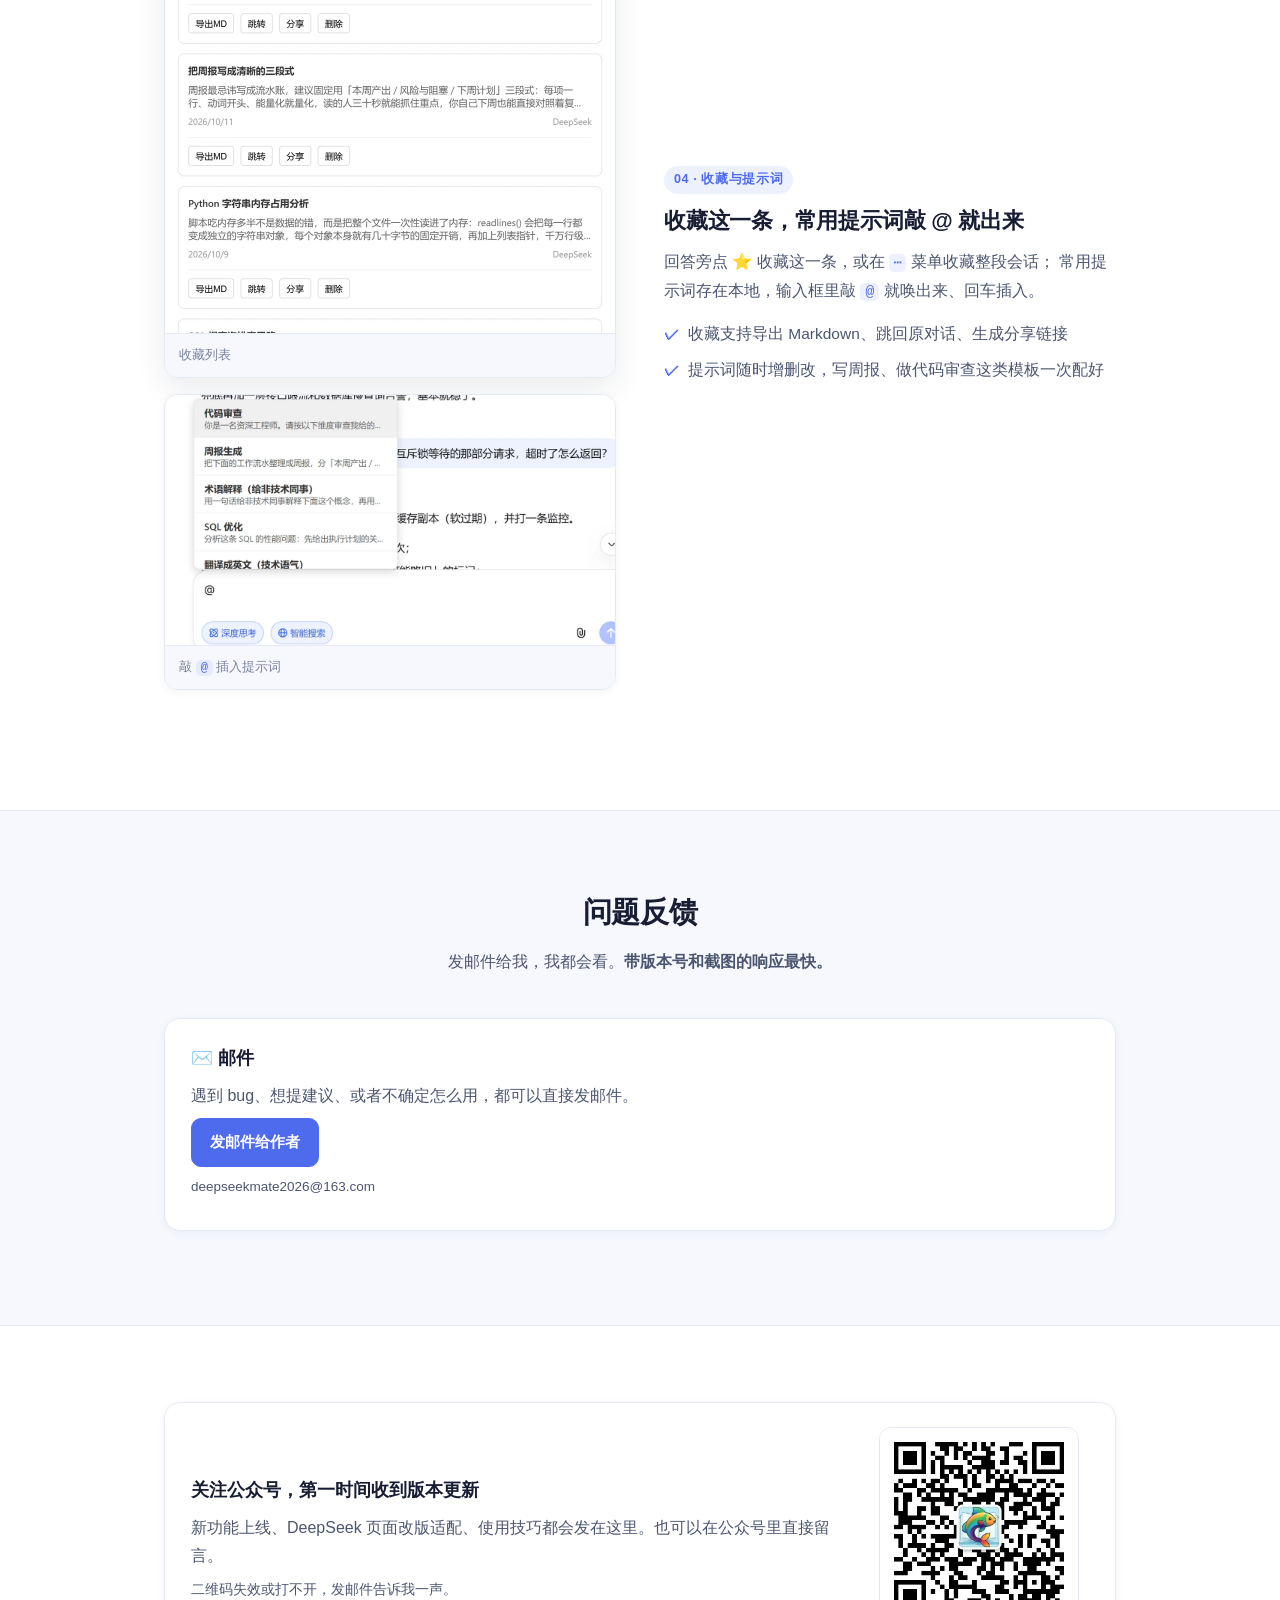
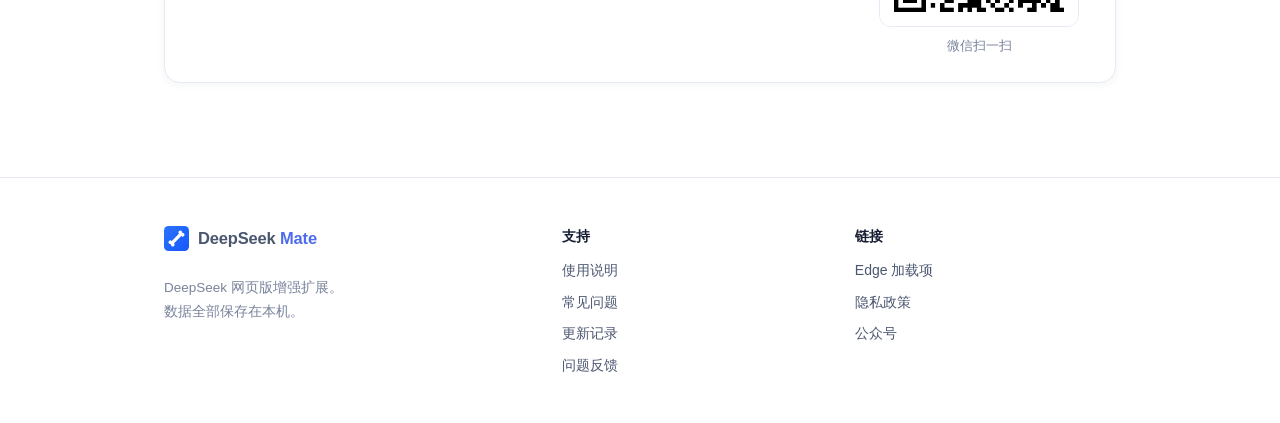
==== commit 9fe6d355: "站点：按用户给定文案改宣传语，去掉功能区的多余副标题 - Hero 副标题改为用户口径（本地搜索更快 / 收藏导出 / 提示词注入 / 记忆让 AI 更懂你 / 长会话分叉与压缩避开长度上限） - 去" ====
--- a/index.html
+++ b/index.html
@@ -6,7 +6,7 @@
 <title>DeepSeek Mate — 搜索、收藏、记忆都在本地</title>
 <meta name="description" content="DeepSeek Mate 是 DeepSeek 网页版的增强扩展：长期记忆、会话分叉与压缩、本地全文搜索、提示词库。数据全部保存在本机。">
 <meta property="og:title" content="DeepSeek Mate — DeepSeek 网页版增强扩展">
-<meta property="og:description" content="历史对话在本地建索引可全文搜索；收藏与提示词也存在本地；记忆从对话里提炼、下次带上；长会话可以中途分叉或压成摘要。我没有服务器。">
+<meta property="og:description" content="本地历史记录搜索、关键对话收藏与导出、提示词一键注入；会话记忆让 AI 更懂你；长会话可中途分叉，也可压缩避开长度上限。数据存在本地。">
 <meta property="og:image" content="assets/shots/hero.webp">
 <link rel="icon" type="image/svg+xml" href="assets/logo.svg">
 <link rel="stylesheet" href="style.css">
@@ -51,8 +51,8 @@
         <p class="eyebrow">DeepSeek 网页版 · 浏览器扩展</p>
         <h1>搜索、收藏、记忆，<br class="br-desktop">都存在本地</h1>
         <p class="hero-sub">
-          历史对话同步到本地建索引，搜得快；收藏和提示词也存在本地；记忆是从对话里提炼的，下次聊会带上。<br>
-          长会话快到上限时，可以中途分叉，或者先压成摘要再继续。
+          本地历史记录搜索，比在网页里翻快；关键对话可以收藏、导出；提示词敲 <code>@</code> 就注入。<br>
+          会话记忆让 AI 更懂你；长会话能中途分叉，也能压缩，避开长度上限。
         </p>
         <div class="hero-actions">
           <a class="btn btn--primary btn--lg"
@@ -106,8 +106,7 @@
   <section id="features" class="section">
     <div class="wrap">
       <h2 class="section-title center">它能帮你做什么</h2>
-      <p class="section-sub center">四个功能，对应四类具体麻烦。<a href="guide.html">看完整使用说明 →</a></p>
-      <p class="section-sub center muted" style="margin-top:-26px">
+      <p class="section-sub center muted" style="margin-top:-14px">
         其中记忆提取与分叉/压缩会替你在账号里动手，所以加了操作间隔，避免触发平台风控 ——
         用起来会比纯本地的功能慢一点。
       </p>
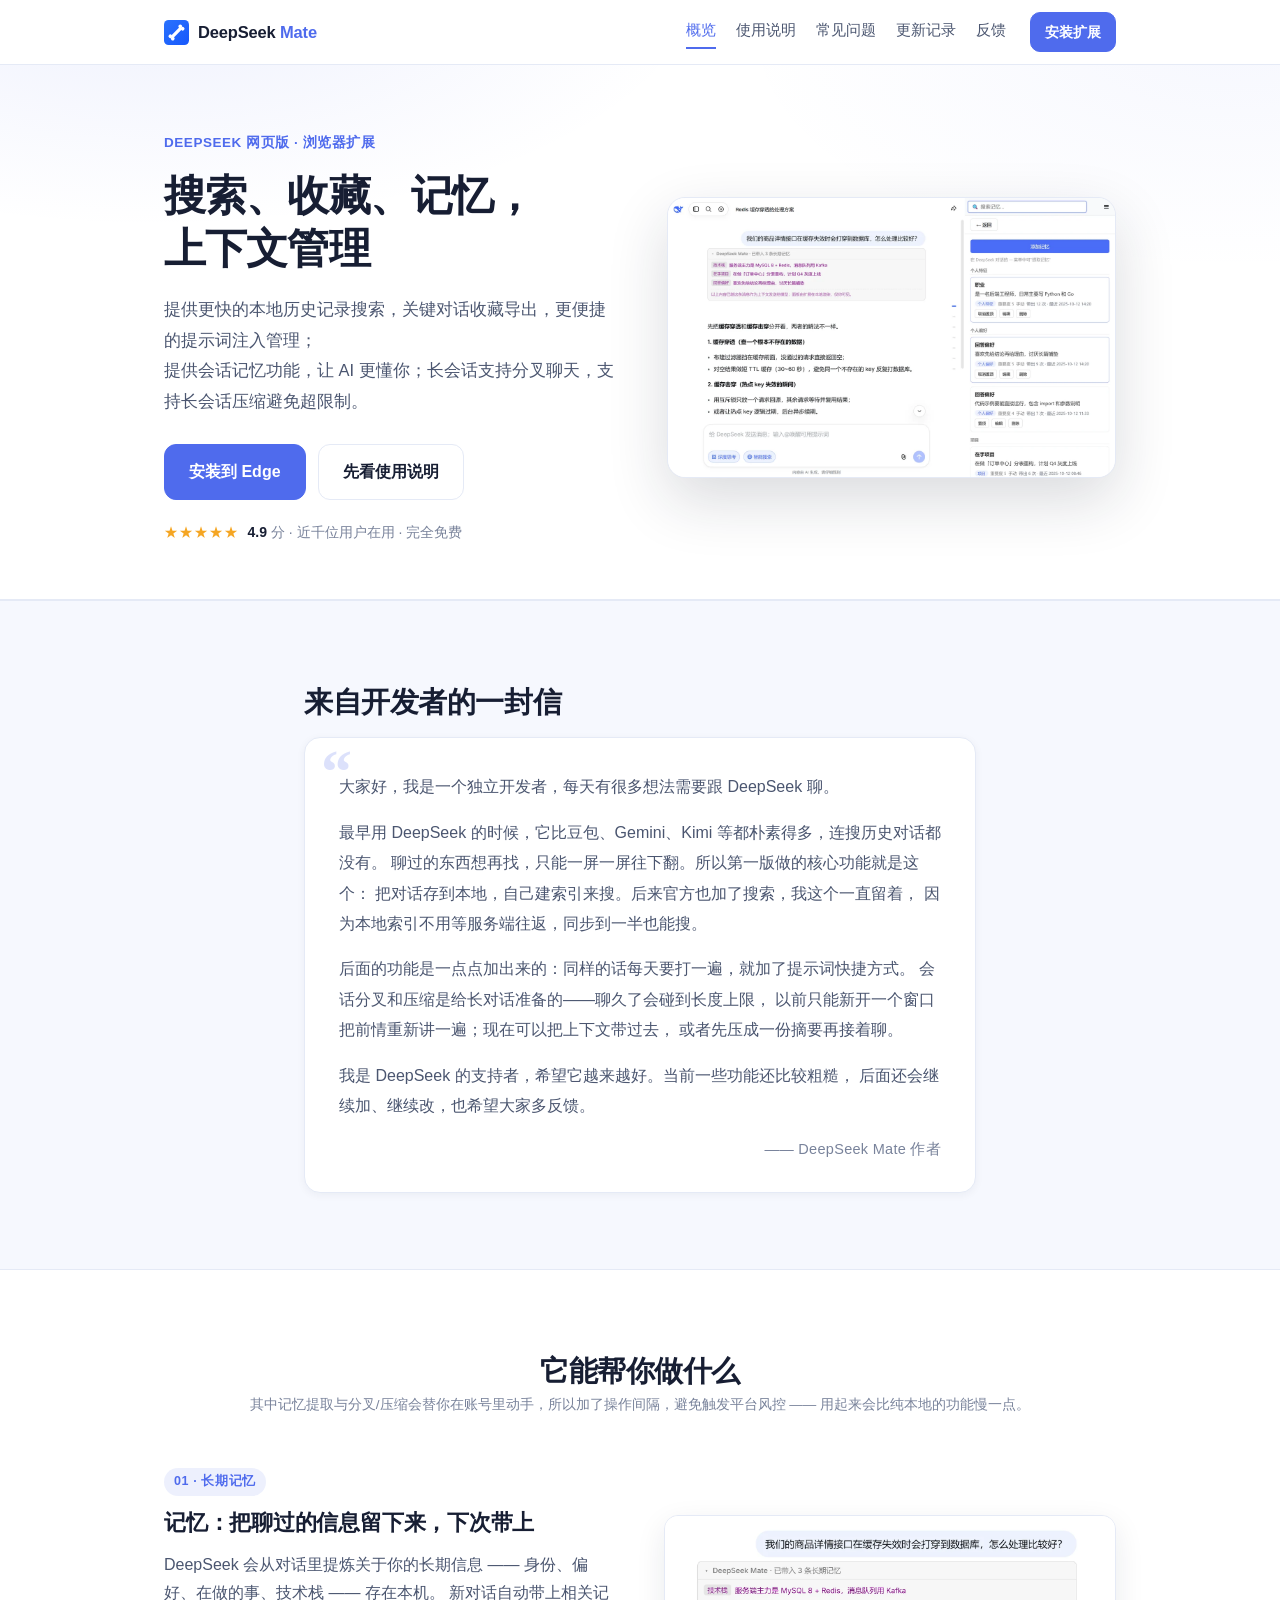
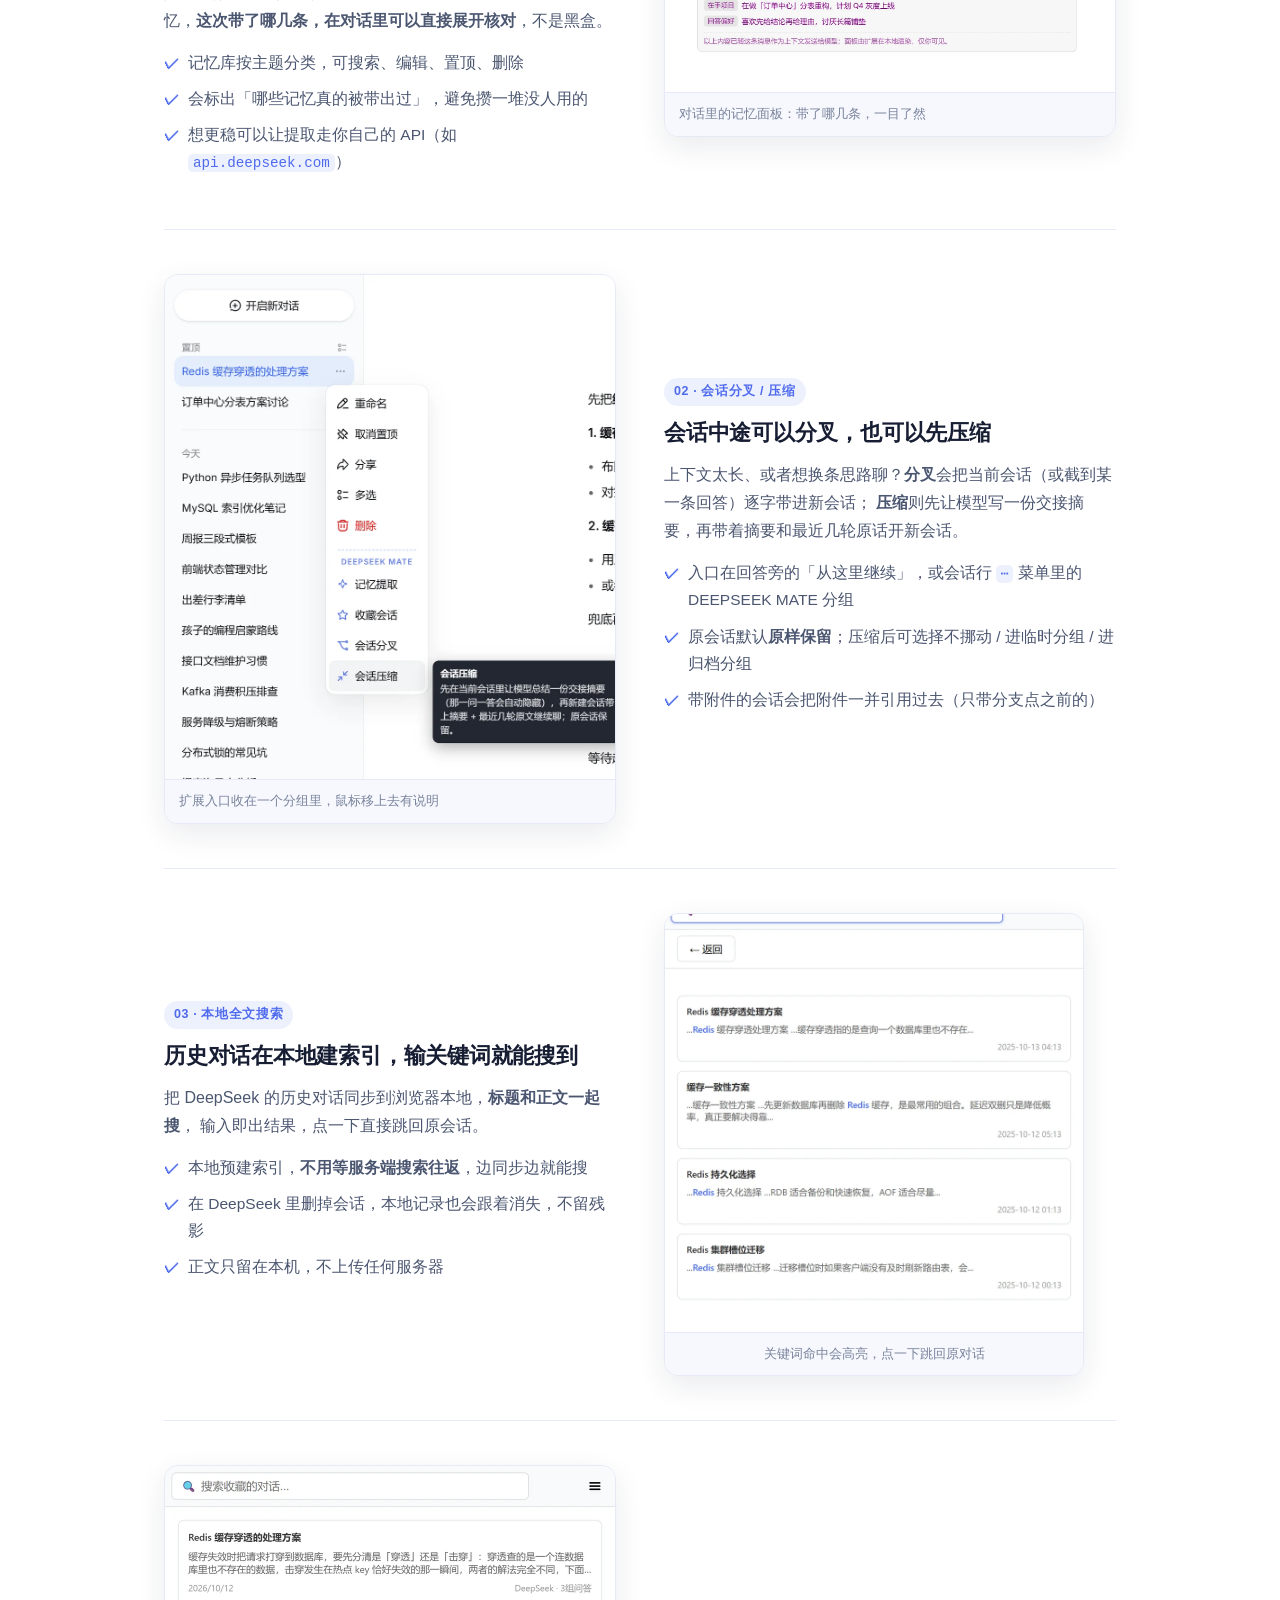
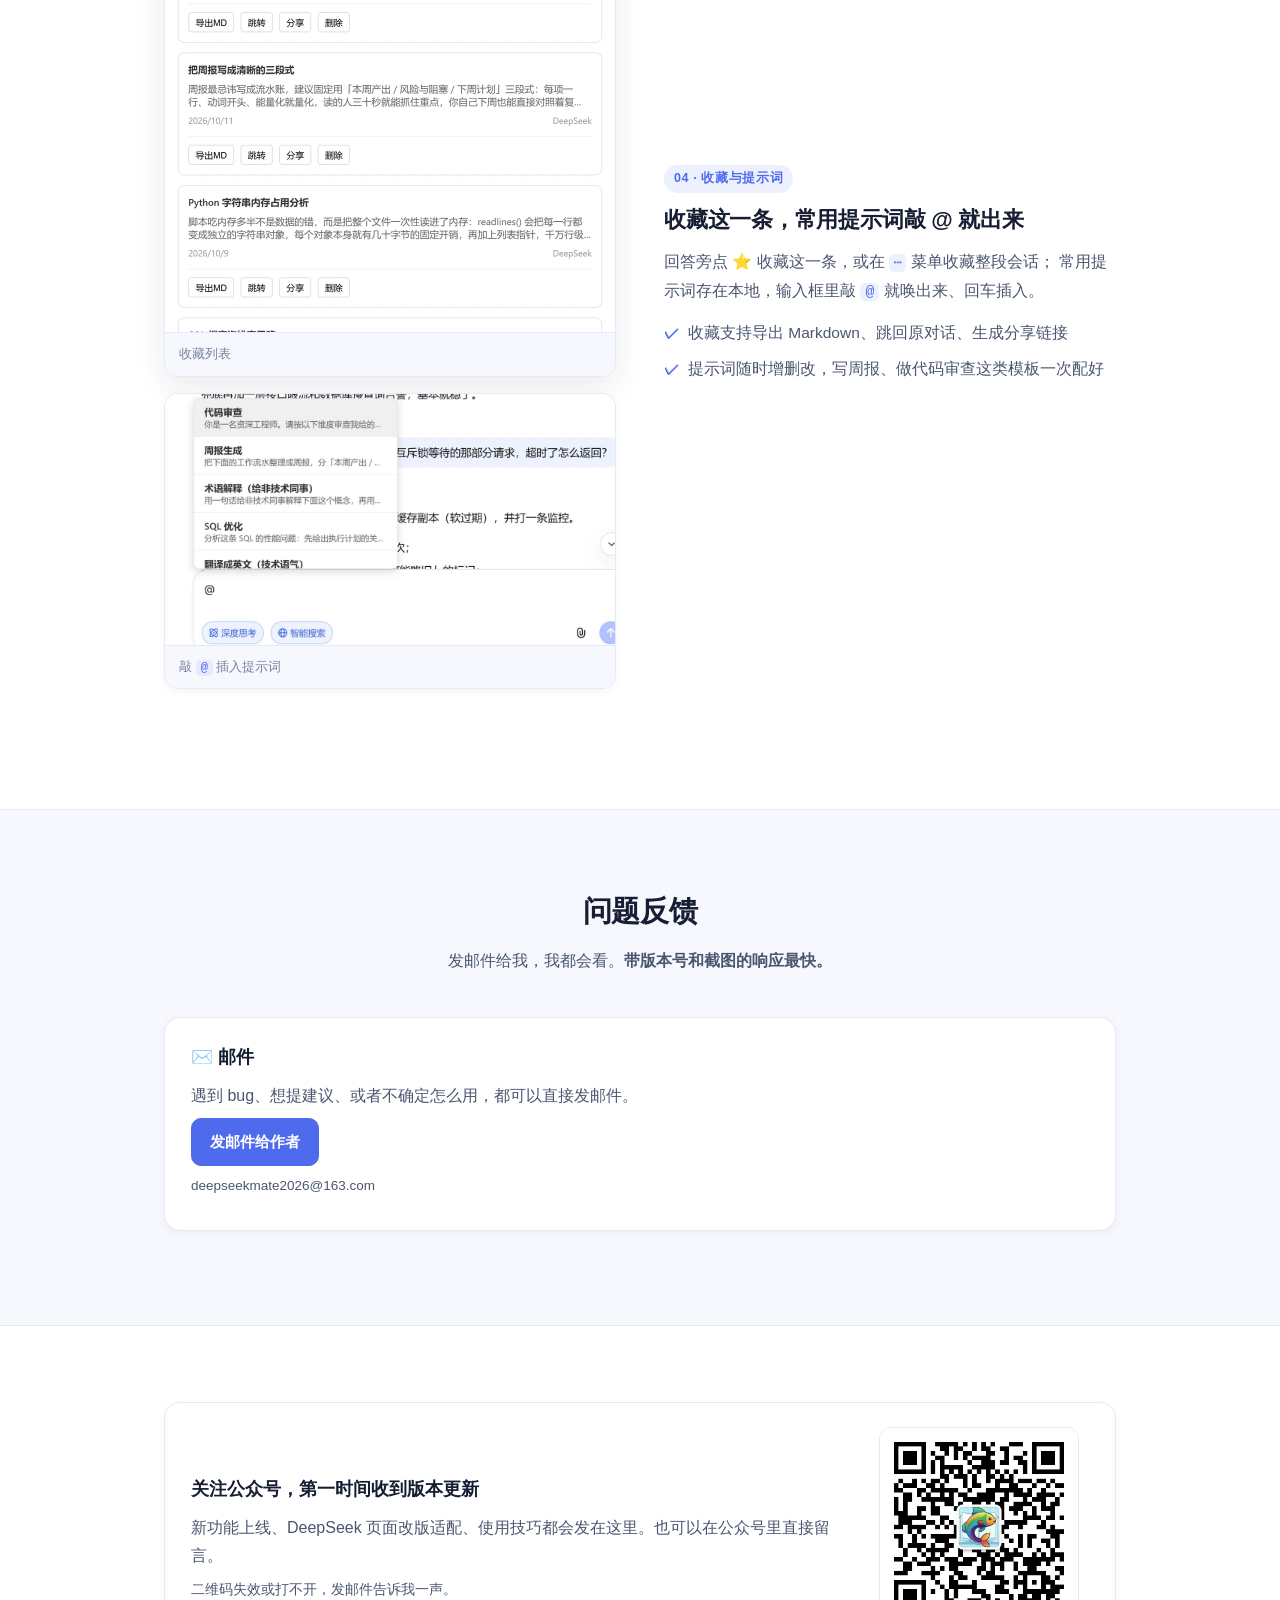
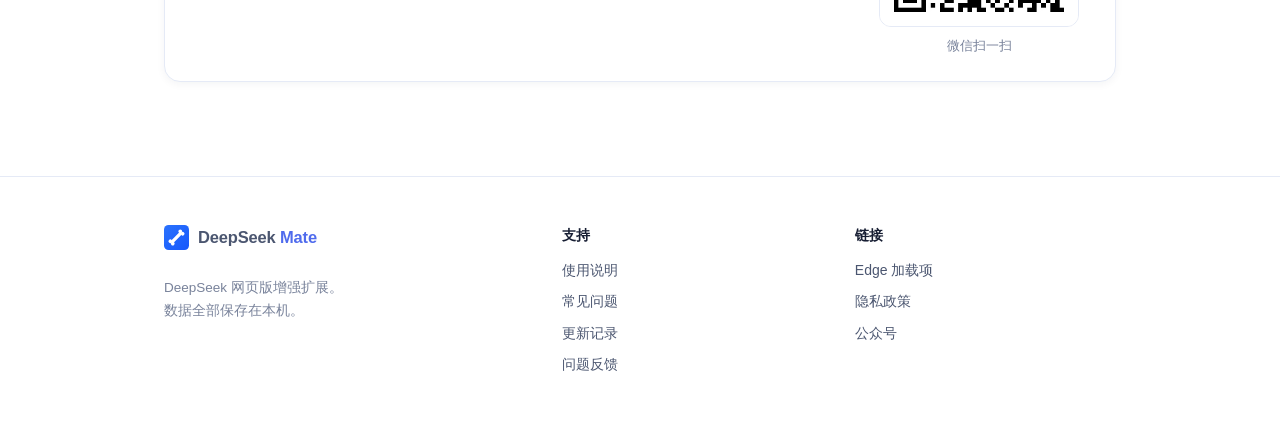
==== commit f5f1e065: "站点：主标题与宣传语改用作者原文 - H1：搜索、收藏、记忆，上下文管理 - 副标题：提供更快的本地历史记录搜索，关键对话收藏导出，更便捷的提示词注入管理；提供会话记忆功能，让 AI 更懂你；长会话支" ====
--- a/index.html
+++ b/index.html
@@ -3,10 +3,10 @@
 <head>
 <meta charset="utf-8">
 <meta name="viewport" content="width=device-width, initial-scale=1">
-<title>DeepSeek Mate — 搜索、收藏、记忆都在本地</title>
-<meta name="description" content="DeepSeek Mate 是 DeepSeek 网页版的增强扩展：长期记忆、会话分叉与压缩、本地全文搜索、提示词库。数据全部保存在本机。">
+<title>DeepSeek Mate — 搜索、收藏、记忆，上下文管理</title>
+<meta name="description" content="DeepSeek Mate 是 DeepSeek 网页版的增强扩展：本地历史记录搜索、收藏导出、提示词注入、会话记忆、长会话分叉与压缩。">
 <meta property="og:title" content="DeepSeek Mate — DeepSeek 网页版增强扩展">
-<meta property="og:description" content="本地历史记录搜索、关键对话收藏与导出、提示词一键注入；会话记忆让 AI 更懂你；长会话可中途分叉，也可压缩避开长度上限。数据存在本地。">
+<meta property="og:description" content="提供更快的本地历史记录搜索，关键对话收藏导出，更便捷的提示词注入管理；提供会话记忆功能，让 AI 更懂你；长会话支持分叉聊天，支持长会话压缩避免超限制。">
 <meta property="og:image" content="assets/shots/hero.webp">
 <link rel="icon" type="image/svg+xml" href="assets/logo.svg">
 <link rel="stylesheet" href="style.css">
@@ -49,10 +49,10 @@
     <div class="wrap hero-grid">
       <div class="hero-copy">
         <p class="eyebrow">DeepSeek 网页版 · 浏览器扩展</p>
-        <h1>搜索、收藏、记忆，<br class="br-desktop">都存在本地</h1>
+        <h1>搜索、收藏、记忆，<br class="br-desktop">上下文管理</h1>
         <p class="hero-sub">
-          本地历史记录搜索，比在网页里翻快；关键对话可以收藏、导出；提示词敲 <code>@</code> 就注入。<br>
-          会话记忆让 AI 更懂你；长会话能中途分叉，也能压缩，避开长度上限。
+          提供更快的本地历史记录搜索，关键对话收藏导出，更便捷的提示词注入管理；<br>
+          提供会话记忆功能，让 AI 更懂你；长会话支持分叉聊天，支持长会话压缩避免超限制。
         </p>
         <div class="hero-actions">
           <a class="btn btn--primary btn--lg"
